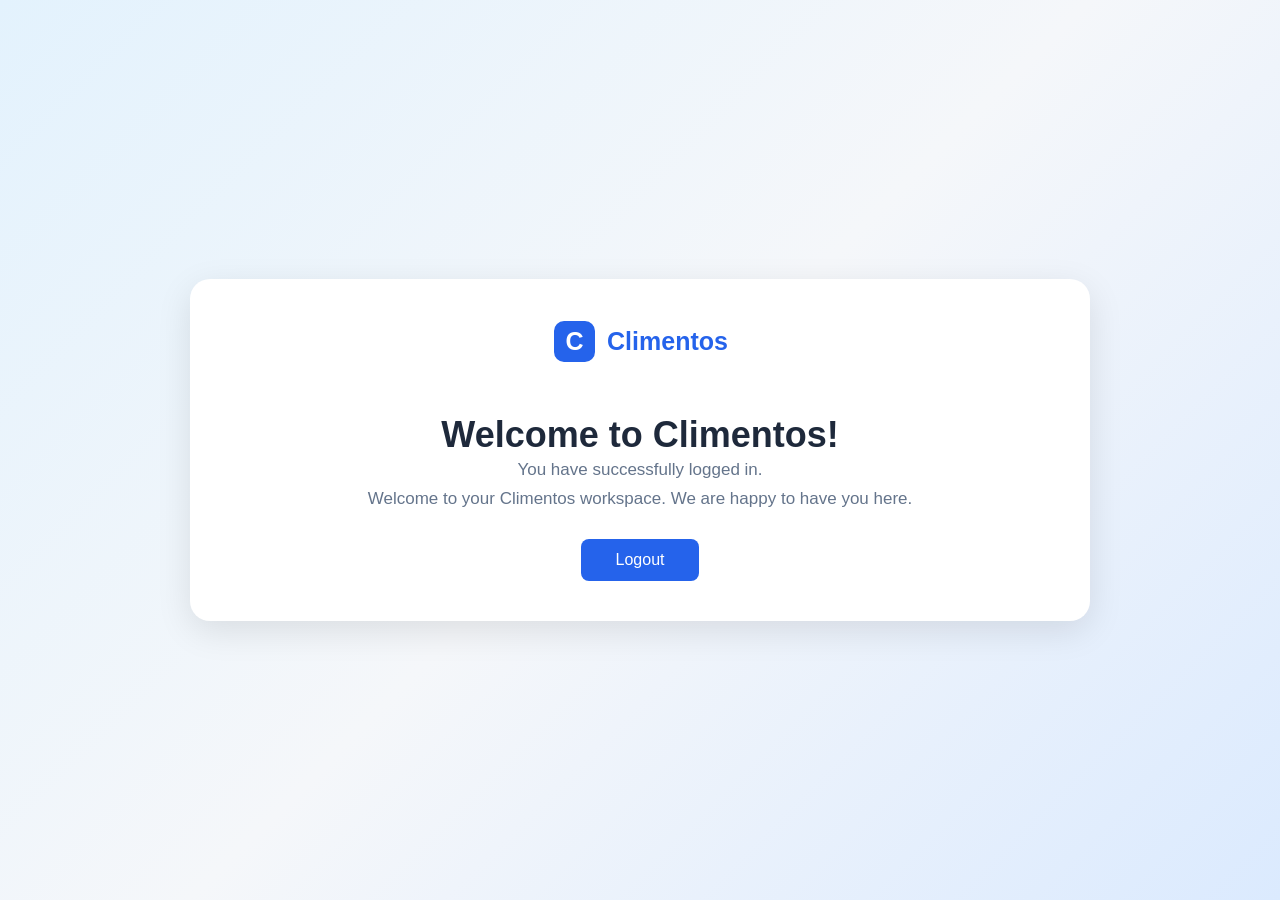
==== 01-frontend/welcome.html @ eec30c4b "organize climentos fronted folder" ====
<!DOCTYPE html>
<html lang="en">

<head>
    <meta charset="UTF-8">

    <meta name="viewport"
          content="width=device-width, initial-scale=1.0">

    <title>Climentos | Welcome</title>

    <link rel="stylesheet" href="css/style.css">
</head>

<body class="welcome-body">

    <div class="welcome-container">

        <div class="welcome-logo">
            <span class="logo-icon">C</span>
            <span>Climentos</span>
        </div>

        <div class="welcome-content">

            <h1>Welcome to Climentos!</h1>

            <p>
                You have successfully logged in.
            </p>

            <p>
                Welcome to your Climentos workspace.
                We are happy to have you here.
            </p>

            <button onclick="logout()">
                Logout
            </button>

        </div>

    </div>

    <script src="js/login.js"></script>

</body>

</html>
---- 01-frontend/css/style.css ----
/* remove default spacing */
*{
    margin: 0;
    padding: 0;
    box-sizing: border-box;
}
/* body part */
body{
font-family: Arial, Helvetica, sans-serif;
background-color: linear-gradient(135deg,#e3f2fd,#f5f7fa);
min-height: 100vh;
display: flex;
justify-content: center;
align-items: center;
}

/* main logincontainer */
.login-container {
    display: flex;
    flex-direction: row;
    align-items: center;
    justify-content: center;

    gap: 40px;

    width: 100%;
    min-height: 100vh;

    padding: 40px;

    box-sizing: border-box;

    background: #f3f7fc;
}


   /* LEFT BRANDING SECTION */


.branding-section {
    flex: 1 1 55%;

    width: auto;

    min-width: 0;

    min-height: 620px;

    padding: 45px;

    box-sizing: border-box;

    display: flex;
    flex-direction: column;
    justify-content: space-between;

    position: relative;

    overflow: hidden;

    border-radius: 24px;

    color: white;

    background: linear-gradient(
        135deg,
        #082b75,
        #0755b8,
        #0784d8
    );
}


/* BRAND LOGO */

.brand-logo {
    display: flex;
    align-items: center;

    gap: 12px;

    font-size: 27px;
    font-weight: bold;
}


/* LOGO CIRCLE */

.logo-icon {
    width: 48px;
    height: 48px;

    border: 2px solid white;
    border-radius: 50%;

    display: flex;
    align-items: center;
    justify-content: center;
}


/* BRANDING HEADING */

.branding-content {
    margin-top: 30px;
}

.branding-content h1 {
    font-size: 38px;
    font-weight: bold;

    line-height: 1.3;

    margin-bottom: 18px;
}

.branding-content p {
    font-size: 17px;
    line-height: 1.7;

    max-width: 450px;

    color: #e0efff;
}


/* TECHNOLOGY IMAGE */

.branding-image {
    width: 100%;

    margin: 25px 0;

    display: flex;
    align-items: center;
    justify-content: center;
}

.branding-image img {
    display: block;

    width: 100%;
    max-width: 520px;

    height: 300px;

    object-fit: contain;

    border-radius: 10%;
}


/* BRANDING FOOTER */

.branding-footer {
    font-size: 14px;

    color: #e0efff;
}



   /* RIGHT LOGIN SECTION */


.login-section {
    flex: 0 1 42%;

    width: auto;

    min-width: 0;

    display: flex;
    align-items: center;
    justify-content: center;
}


/* LOGIN CARD */

.login-card {
    width: 100%;

    max-width: 520px;

    padding: 45px;

    box-sizing: border-box;

    background: #ffffff;

    border-radius: 22px;

    box-shadow: 0 15px 45px rgba(
        15, 23, 42, 0.12
    );
}


/* LOGIN HEADING */

.login-card h2 {
    font-size: 30px;

    font-weight: bold;

    color: #12345a;

    margin-bottom: 10px;
}


/* LOGIN SUBTITLE */

.login-subtitle {
    font-size: 15px;

    color: #64748b;

    margin-bottom: 30px;
}


/* FORM */

#loginForm {
    width: 100%;
}


/* LABEL */

#loginForm .form-label {
    display: block;

    width: 100%;

    font-size: 15px;

    font-weight: 600;

    margin-bottom: 8px;
}


/* INPUT */

#loginForm .form-control {
    display: block;

    width: 100%;

    height: 52px;

    padding: 12px 15px;

    box-sizing: border-box;

    font-size: 15px;

    border: 1px solid #d1dce8;

    border-radius: 10px;
}


/* INPUT FOCUS */

#loginForm .form-control:focus {
    border-color: #1976d2;

    outline: none;

    box-shadow: 0 0 0 3px rgba(
        25, 118, 210, 0.12
    );
}


/* PASSWORD */

.password-wrapper {
    position: relative;

    width: 100%;
}

.password-wrapper input {
    padding-right: 70px !important;
}


/* SHOW PASSWORD */

.password-toggle {
    position: absolute;

    top: 50%;
    right: 15px;

    transform: translateY(-50%);

    background: transparent;
    border: none;

    color: #1976d2;

    cursor: pointer;
}


/* LOGIN BUTTON */

.login-button {
    display: block;

    width: 100%;
    height: 52px;

    border: none;
    border-radius: 10px;

    background: linear-gradient(
        135deg,
        #1565c0,
        #1976d2
    );

    color: white;

    font-size: 16px;
    font-weight: bold;

    cursor: pointer;
}


/* LOGIN BUTTON HOVER */

.login-button:hover {
    background: #0d47a1;
}


/* FORGOT PASSWORD */

.forgot-password {
    text-align: right;

    margin-bottom: 25px;
}


/* CREATE ACCOUNT */

.signup-link {
    text-align: center;

    margin-top: 25px;
}



   /* RESPONSIVE design */

@media (max-width: 900px) {

    .login-container {
        flex-direction: column;

        padding: 20px;
    }

    .branding-section {
        flex: auto;

        width: 100%;

        min-height: 450px;
    }

    .login-section {
        flex: auto;

        width: 100%;
    }

    .login-card {
        max-width: 550px;
    }

}
/* Forgot Password Page */

.forgot-container {

    width: 350px;

    padding: 30px;

    background: white;

    border-radius: 12px;

    box-shadow: 0 8px 25px rgba(0, 0, 0, 0.1);

    margin: 100px auto;

    text-align: center;

}


/* Heading */

.forgot-container h2 {

    color: #007bff;

    margin-bottom: 15px;

}


/* Description */

.forgot-container p {

    color: #666;

    font-size: 14px;

    margin-bottom: 25px;

}


/* Label */

.forgot-container label {

    display: block;

    text-align: left;

    margin-bottom: 8px;

    font-weight: bold;

}


/* Input */

.forgot-container input {

    width: 100%;

    padding: 12px;

    border: 1px solid #ccc;

    border-radius: 6px;

    box-sizing: border-box;

    margin-bottom: 20px;

    outline: none;

}


/* Input Focus */

.forgot-container input:focus {

    border-color: #007bff;

}


/* Button */

.forgot-container button {

    width: 100%;

    padding: 12px;

    background: #007bff;

    color: white;

    border: none;

    border-radius: 6px;

    cursor: pointer;

    font-size: 15px;

}


/* Button Hover */

.forgot-container button:hover {

    background: #0056b3;

}


/* Back to Login */

.forgot-container a {

    display: inline-block;

    margin-top: 20px;

    color: #007bff;

    text-decoration: none;

}


/* Message */

#message {

    margin-top: 15px;

    font-size: 14px;

}


/* Responsive */

@media (max-width: 480px) {

    .forgot-container {

        width: 85%;

        padding: 20px;

        box-sizing: border-box;

        margin: 60px auto;

    }

}

   /* STYLE SIGNUP PAGE */


.signup-page {
    margin: 0;
    min-height: 100vh;
    background: #f0f2f5;

    font-family: Arial, sans-serif;

    display: flex;
    flex-direction: column;
    align-items: center;
}


/* HEADER */

.signup-header {
    text-align: center;
    margin-top: 25px;
}

.signup-header h1 {
    color: #2563eb;
    font-size: 38px;
    margin-bottom: 5px;
}

.signup-header p {
    color: #606770;
    margin-top: 0;
}


/* SIGNUP CARD */

.signup-container {
    width: 100%;
    max-width: 430px;

    background: white;

    margin: 25px 15px;

    padding: 25px;

    border-radius: 10px;

    box-shadow: 0 4px 15px rgba(0, 0, 0, 0.12);

    box-sizing: border-box;
}


/* HEADING */

.signup-heading {
    text-align: center;

    border-bottom: 1px solid #dddfe2;

    padding-bottom: 15px;

    margin-bottom: 20px;
}

.signup-heading h2 {
    font-size: 25px;
    margin: 0 0 8px;
    color: #1c1e21;
}

.signup-heading p {
    margin: 0;
    color: #606770;
}


/* NAME ROW */

.name-row {
    display: flex;
    gap: 10px;
    margin-bottom: 15px;
}

.name-row input {
    width: 50%;
    min-width: 0;
}


/* INPUT FIELDS */

.signup-field {
    margin-bottom: 15px;
}

.signup-field input,
.name-row input {

    width: 100%;

    box-sizing: border-box;

    padding: 12px;

    border: 1px solid #ccd0d5;

    border-radius: 6px;

    font-size: 15px;

    background: #f5f6f7;

    outline: none;

}

.signup-field input:focus,
.name-row input:focus {

    border-color: #2563eb;

    background: white;

}


/* LABEL */

.signup-field > label {
    display: block;

    font-size: 13px;

    color: #606770;

    margin-bottom: 8px;
}


/* GENDER */

.gender-row {
    display: flex;
    gap: 8px;
}

.gender-option {

    flex: 1;

    display: flex;

    justify-content: space-between;

    align-items: center;

    padding: 10px;

    border: 1px solid #ccd0d5;

    border-radius: 6px;

    font-size: 14px;

    cursor: pointer;

}

.gender-option input {
    width: auto;
    margin: 0;
}


/* TERMS */

.signup-terms {
    font-size: 12px;

    color: #606770;

    margin: 15px 0;
}

.signup-terms label {
    display: flex;
    align-items: center;
    gap: 8px;
}

.signup-terms input {
    width: auto;
}


/* MESSAGE */

#signupMessage {
    font-size: 13px;
    color: #dc3545;
    text-align: center;
}

#signupMessage.success {
    color: #198754;
}


/* SIGNUP BUTTON */

.signup-button {

    width: 100%;

    padding: 12px;

    border: none;

    border-radius: 6px;

    background: #198754;

    color: white;

    font-size: 17px;

    font-weight: bold;

    cursor: pointer;

    margin-top: 10px;

}

.signup-button:hover {
    background: #157347;
}


/* LOGIN LINK */

.signup-login {

    text-align: center;

    margin-top: 20px;

}

.signup-login a {

    color: #2563eb;

    text-decoration: none;

    font-size: 15px;

    font-weight: bold;

}

.signup-login a:hover {
    text-decoration: underline;
}


/* MOBILE RESPONSIVE */

@media (max-width: 480px) {

    .signup-container {
        margin: 20px 12px;
        padding: 20px;
    }

    .signup-header h1 {
        font-size: 32px;
    }

    .name-row {
        gap: 8px;
    }

    .gender-row {
        gap: 5px;
    }

    .gender-option {
        padding: 8px;
        font-size: 12px;
    }

}
/* WELCOME PAGE */

.welcome-body {
    margin: 0;
    min-height: 100vh;

    display: flex;
    justify-content: center;
    align-items: center;

    font-family: Arial, sans-serif;

    background: linear-gradient(
        135deg,
        #e3f2fd,
        #f5f7fa,
        #dbeafe
    );
}

/* MAIN CONTAINER */

.welcome-container {
    width: 90%;
    max-width: 900px;

    padding: 40px;

    background: white;

    border-radius: 20px;

    box-shadow: 0 10px 35px rgba(0, 0, 0, 0.1);

    text-align: center;
}

/* LOGO */

.welcome-logo {
    display: flex;
    justify-content: center;
    align-items: center;

    gap: 10px;

    font-size: 25px;
    font-weight: bold;

    color: #2563eb;
}

/* LOGO ICON */

.logo-icon {
    width: 45px;
    height: 45px;

    display: flex;
    justify-content: center;
    align-items: center;

    background: #2563eb;

    color: white;

    border-radius: 12px;
}

/* CONTENT */

.welcome-content {
    margin-top: 50px;
}

.welcome-content h1 {
    font-size: 36px;
    color: #1e293b;
}

.welcome-content p {
    font-size: 17px;
    color: #64748b;

    line-height: 1.7;
}

/* BUTTON */

.welcome-content button {
    margin-top: 25px;

    padding: 12px 35px;

    border: none;
    border-radius: 8px;

    background: #2563eb;
    color: white;

    font-size: 16px;

    cursor: pointer;
}

.welcome-content button:hover {
    background: #1d4ed8;
}

/* RESPONSIVE */

@media (max-width: 600px) {

    .welcome-container {
        padding: 25px;
    }

    .welcome-content h1 {
        font-size: 28px;
    }

}
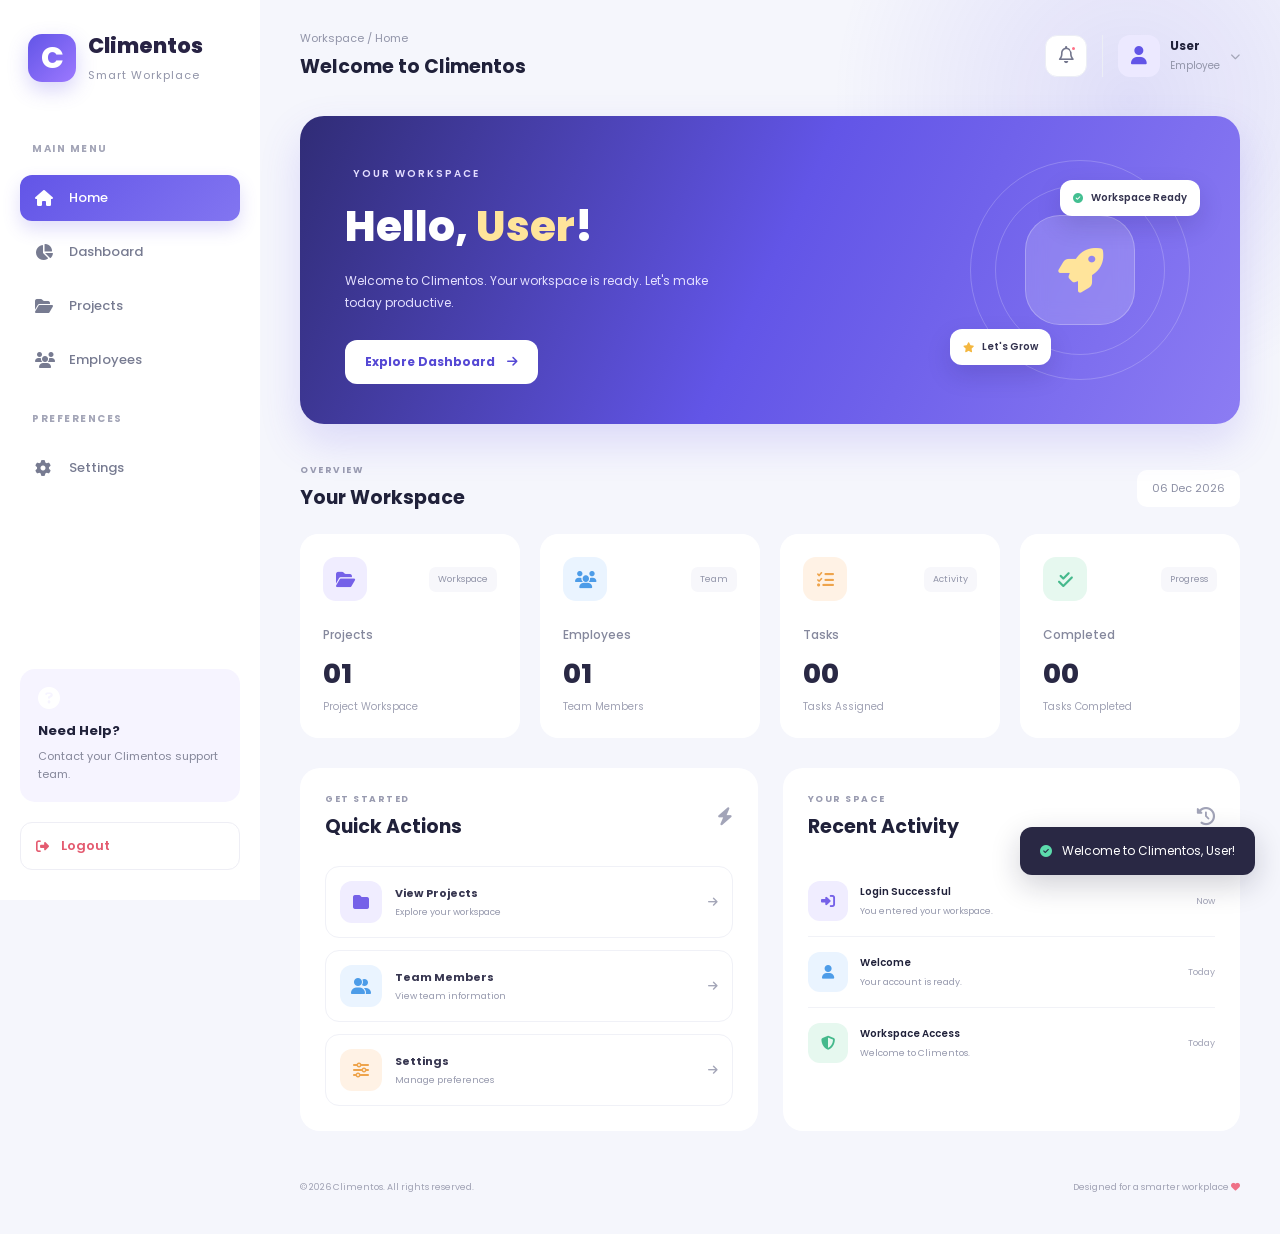
==== commit 5bd1b555: "Backup existing ClimentosLoginSystem before changes" ====
--- a/01-frontend/welcome.html
+++ b/01-frontend/welcome.html
@@ -9,40 +9,577 @@
 
     <title>Climentos | Welcome</title>
 
-    <link rel="stylesheet" href="css/style.css">
+    <!-- Google Font -->
+    <link rel="preconnect" href="https://fonts.googleapis.com">
+    <link rel="preconnect"
+          href="https://fonts.gstatic.com"
+          crossorigin>
+
+    <link href="https://fonts.googleapis.com/css2?family=Poppins:wght@400;500;600;700;800&display=swap"
+          rel="stylesheet">
+
+    <!-- Icons -->
+    <link rel="stylesheet"
+          href="https://cdnjs.cloudflare.com/ajax/libs/font-awesome/6.5.2/css/all.min.css">
+
+    <!-- Welcome Page CSS -->
+    <link rel="stylesheet" href="css/welcome.css">
+
 </head>
 
-<body class="welcome-body">
-
-    <div class="welcome-container">
-
-        <div class="welcome-logo">
-            <span class="logo-icon">C</span>
-            <span>Climentos</span>
-        </div>
-
-        <div class="welcome-content">
-
-            <h1>Welcome to Climentos!</h1>
-
-            <p>
-                You have successfully logged in.
-            </p>
-
-            <p>
-                Welcome to your Climentos workspace.
-                We are happy to have you here.
-            </p>
-
-            <button onclick="logout()">
-                Logout
-            </button>
-
-        </div>
+<body>
+
+    <!-- Animated Background -->
+    <div class="background-animation"></div>
+
+    <!-- Main Application -->
+    <div class="app-container">
+
+        <!-- Sidebar -->
+        <aside class="sidebar" id="sidebar">
+
+            <!-- Logo -->
+            <div class="brand">
+
+                <div class="brand-icon">
+                    C
+                </div>
+
+                <div class="brand-name">
+                    <h2>Climentos</h2>
+                    <span>Smart Workplace</span>
+                </div>
+
+            </div>
+
+            <!-- Navigation -->
+            <nav class="navigation">
+
+                <p class="nav-heading">MAIN MENU</p>
+
+                <a href="#home" class="nav-link active">
+
+                    <i class="fa-solid fa-house"></i>
+
+                    <span>Home</span>
+
+                </a>
+
+                <a href="#dashboard" class="nav-link">
+
+                    <i class="fa-solid fa-chart-pie"></i>
+
+                    <span>Dashboard</span>
+
+                </a>
+
+                <a href="#projects" class="nav-link">
+
+                    <i class="fa-solid fa-folder-open"></i>
+
+                    <span>Projects</span>
+
+                </a>
+
+                <a href="#employees" class="nav-link">
+
+                    <i class="fa-solid fa-users"></i>
+
+                    <span>Employees</span>
+
+                </a>
+
+                <p class="nav-heading">PREFERENCES</p>
+
+                <a href="#settings" class="nav-link">
+
+                    <i class="fa-solid fa-gear"></i>
+
+                    <span>Settings</span>
+
+                </a>
+
+            </nav>
+
+            <!-- Sidebar Bottom -->
+            <div class="sidebar-bottom">
+
+                <div class="support-card">
+
+                    <i class="fa-solid fa-circle-question"></i>
+
+                    <h4>Need Help?</h4>
+
+                    <p>Contact your Climentos support team.</p>
+
+                </div>
+
+                <button class="logout-button" id="logoutButton">
+
+                    <i class="fa-solid fa-right-from-bracket"></i>
+
+                    <span>Logout</span>
+
+                </button>
+
+            </div>
+
+        </aside>
+
+
+        <!-- Main Content -->
+        <main class="main-content" id="home">
+
+            <!-- Top Navigation -->
+            <header class="topbar">
+
+                <div class="topbar-left">
+
+                    <button class="menu-button" id="menuButton"
+                            aria-label="Toggle sidebar">
+
+                        <i class="fa-solid fa-bars"></i>
+
+                    </button>
+
+                    <div>
+
+                        <p class="breadcrumb">Workspace / Home</p>
+
+                        <h3>Welcome to Climentos</h3>
+
+                    </div>
+
+                </div>
+
+                <div class="topbar-right">
+
+                    <button class="icon-button"
+                            id="notificationButton"
+                            aria-label="Notifications">
+
+                        <i class="fa-regular fa-bell"></i>
+
+                        <span class="notification-dot"></span>
+
+                    </button>
+
+                    <div class="profile">
+
+                        <div class="profile-avatar">
+                            <i class="fa-solid fa-user"></i>
+                        </div>
+
+                        <div class="profile-info">
+
+                            <h4 id="profileName">Climentos User</h4>
+
+                            <p>Employee</p>
+
+                        </div>
+
+                        <i class="fa-solid fa-chevron-down profile-arrow"></i>
+
+                    </div>
+
+                </div>
+
+            </header>
+
+
+            <!-- Welcome Hero -->
+            <section class="welcome-hero">
+
+                <div class="hero-content">
+
+                    <span class="welcome-label">
+
+                        <i class="fa-solid fa-sparkles"></i>
+
+                        YOUR WORKSPACE
+
+                    </span>
+
+                    <h1>
+                        Hello, <span id="welcomeName">User</span>!
+                    </h1>
+
+                    <p>
+                        Welcome to Climentos.
+                        Your workspace is ready.
+                        Let's make today productive.
+                    </p>
+
+                    <button class="hero-button" id="exploreButton">
+
+                        Explore Dashboard
+
+                        <i class="fa-solid fa-arrow-right"></i>
+
+                    </button>
+
+                </div>
+
+                <div class="hero-visual">
+
+                    <div class="orbit orbit-one"></div>
+
+                    <div class="orbit orbit-two"></div>
+
+                    <div class="hero-circle">
+
+                        <i class="fa-solid fa-rocket"></i>
+
+                    </div>
+
+                    <div class="floating-card floating-card-one">
+
+                        <i class="fa-solid fa-circle-check"></i>
+
+                        <span>Workspace Ready</span>
+
+                    </div>
+
+                    <div class="floating-card floating-card-two">
+
+                        <i class="fa-solid fa-star"></i>
+
+                        <span>Let's Grow</span>
+
+                    </div>
+
+                </div>
+
+            </section>
+
+
+            <!-- Dashboard -->
+            <section class="dashboard-section" id="dashboard">
+
+                <div class="section-heading">
+
+                    <div>
+
+                        <p class="section-subtitle">OVERVIEW</p>
+
+                        <h2>Your Workspace</h2>
+
+                    </div>
+
+                    <span class="today-label" id="todayDate"></span>
+
+                </div>
+
+
+                <!-- Statistics Cards -->
+                <div class="stats-grid">
+
+                    <div class="stat-card">
+
+                        <div class="stat-top">
+
+                            <div class="stat-icon purple">
+                                <i class="fa-solid fa-folder-open"></i>
+                            </div>
+
+                            <span class="stat-tag">Workspace</span>
+
+                        </div>
+
+                        <h3>Projects</h3>
+
+                        <div class="stat-bottom">
+
+                            <strong>01</strong>
+
+                            <span>Project Workspace</span>
+
+                        </div>
+
+                    </div>
+
+
+                    <div class="stat-card">
+
+                        <div class="stat-top">
+
+                            <div class="stat-icon blue">
+                                <i class="fa-solid fa-users"></i>
+                            </div>
+
+                            <span class="stat-tag">Team</span>
+
+                        </div>
+
+                        <h3>Employees</h3>
+
+                        <div class="stat-bottom">
+
+                            <strong>01</strong>
+
+                            <span>Team Members</span>
+
+                        </div>
+
+                    </div>
+
+
+                    <div class="stat-card">
+
+                        <div class="stat-top">
+
+                            <div class="stat-icon orange">
+                                <i class="fa-solid fa-list-check"></i>
+                            </div>
+
+                            <span class="stat-tag">Activity</span>
+
+                        </div>
+
+                        <h3>Tasks</h3>
+
+                        <div class="stat-bottom">
+
+                            <strong>00</strong>
+
+                            <span>Tasks Assigned</span>
+
+                        </div>
+
+                    </div>
+
+
+                    <div class="stat-card">
+
+                        <div class="stat-top">
+
+                            <div class="stat-icon green">
+                                <i class="fa-solid fa-check-double"></i>
+                            </div>
+
+                            <span class="stat-tag">Progress</span>
+
+                        </div>
+
+                        <h3>Completed</h3>
+
+                        <div class="stat-bottom">
+
+                            <strong>00</strong>
+
+                            <span>Tasks Completed</span>
+
+                        </div>
+
+                    </div>
+
+                </div>
+
+
+                <!-- Bottom Dashboard -->
+                <div class="content-grid">
+
+                    <!-- Quick Actions -->
+                    <div class="content-card">
+
+                        <div class="card-heading">
+
+                            <div>
+
+                                <p class="section-subtitle">GET STARTED</p>
+
+                                <h2>Quick Actions</h2>
+
+                            </div>
+
+                            <i class="fa-solid fa-bolt heading-icon"></i>
+
+                        </div>
+
+
+                        <div class="quick-actions">
+
+                            <button class="action-item"
+                                    data-action="projects">
+
+                                <div class="action-icon purple">
+                                    <i class="fa-solid fa-folder"></i>
+                                </div>
+
+                                <div>
+
+                                    <h4>View Projects</h4>
+
+                                    <p>Explore your workspace</p>
+
+                                </div>
+
+                                <i class="fa-solid fa-arrow-right"></i>
+
+                            </button>
+
+
+                            <button class="action-item"
+                                    data-action="employees">
+
+                                <div class="action-icon blue">
+                                    <i class="fa-solid fa-user-group"></i>
+                                </div>
+
+                                <div>
+
+                                    <h4>Team Members</h4>
+
+                                    <p>View team information</p>
+
+                                </div>
+
+                                <i class="fa-solid fa-arrow-right"></i>
+
+                            </button>
+
+
+                            <button class="action-item"
+                                    data-action="settings">
+
+                                <div class="action-icon orange">
+                                    <i class="fa-solid fa-sliders"></i>
+                                </div>
+
+                                <div>
+
+                                    <h4>Settings</h4>
+
+                                    <p>Manage preferences</p>
+
+                                </div>
+
+                                <i class="fa-solid fa-arrow-right"></i>
+
+                            </button>
+
+                        </div>
+
+                    </div>
+
+
+                    <!-- Activity -->
+                    <div class="content-card activity-card">
+
+                        <div class="card-heading">
+
+                            <div>
+
+                                <p class="section-subtitle">YOUR SPACE</p>
+
+                                <h2>Recent Activity</h2>
+
+                            </div>
+
+                            <i class="fa-solid fa-clock-rotate-left heading-icon"></i>
+
+                        </div>
+
+
+                        <div class="activity-list">
+
+                            <div class="activity-item">
+
+                                <div class="activity-icon purple">
+                                    <i class="fa-solid fa-right-to-bracket"></i>
+                                </div>
+
+                                <div>
+
+                                    <h4>Login Successful</h4>
+
+                                    <p>You entered your workspace.</p>
+
+                                </div>
+
+                                <span class="activity-time">Now</span>
+
+                            </div>
+
+
+                            <div class="activity-item">
+
+                                <div class="activity-icon blue">
+                                    <i class="fa-solid fa-user"></i>
+                                </div>
+
+                                <div>
+
+                                    <h4>Welcome</h4>
+
+                                    <p>Your account is ready.</p>
+
+                                </div>
+
+                                <span class="activity-time">Today</span>
+
+                            </div>
+
+
+                            <div class="activity-item">
+
+                                <div class="activity-icon green">
+                                    <i class="fa-solid fa-shield-halved"></i>
+                                </div>
+
+                                <div>
+
+                                    <h4>Workspace Access</h4>
+
+                                    <p>Welcome to Climentos.</p>
+
+                                </div>
+
+                                <span class="activity-time">Today</span>
+
+                            </div>
+
+                        </div>
+
+                    </div>
+
+                </div>
+
+
+                <!-- Footer -->
+                <footer class="footer">
+
+                    <p>
+                        © <span id="currentYear"></span>
+                        Climentos. All rights reserved.
+                    </p>
+
+                    <p>
+                        Designed for a smarter workplace
+                        <i class="fa-solid fa-heart"></i>
+                    </p>
+
+                </footer>
+
+            </section>
+
+        </main>
 
     </div>
 
-    <script src="js/login.js"></script>
+
+    <!-- Toast Message -->
+    <div class="toast" id="toast">
+
+        <i class="fa-solid fa-circle-check"></i>
+
+        <span id="toastMessage">Welcome to Climentos!</span>
+
+    </div>
+
+
+    <!-- Welcome Page JavaScript -->
+    <script src="js/welcome.js"></script>
 
 </body>
 
--- a/01-frontend/css/welcome.css
+++ b/01-frontend/css/welcome.css
@@ -0,0 +1,1394 @@
+
+ /* GLOBAL STYLES */
+
+
+* {
+    margin: 0;
+    padding: 0;
+    box-sizing: border-box;
+}
+
+/* body */
+
+body {
+    font-family: "Poppins", sans-serif;
+ min-height: 100vh;
+ background-color: #f5f6fc;
+ color: #20213a;
+    overflow-x: hidden;
+}
+
+
+
+    /* ANIMATED BACKGROUND */
+
+
+.background-animation {
+    position: fixed;
+
+    width: 600px;
+    height: 600px;
+
+    top: -200px;
+    right: -150px;
+
+    background: radial-gradient(
+        circle,
+        rgba(98, 85, 231, 0.15),
+        transparent 70%
+    );
+
+    border-radius: 50%;
+
+    animation: backgroundFloat 10s ease-in-out infinite alternate;
+
+    pointer-events: none;
+
+    z-index: -1;
+}
+
+@keyframes backgroundFloat {
+
+    from {
+        transform: translate(0, 0);
+    }
+
+    to {
+        transform: translate(-100px, 100px);
+    }
+
+}
+
+
+/* 
+   MAIN APPLICATION */
+
+.app-container {
+    display: flex;
+
+    min-height: 100vh;
+
+    animation: pageAppear 0.8s ease;
+}
+
+@keyframes pageAppear {
+
+    from {
+        opacity: 0;
+        transform: translateY(15px);
+    }
+
+    to {
+        opacity: 1;
+        transform: translateY(0);
+    }
+
+}
+
+
+
+    /* SIDEBAR */
+
+
+.sidebar {
+    width: 260px;
+
+    min-height: 100vh;
+
+    background: #ffffff;
+
+    border-right: 1px solid var(--border);
+
+    padding: 30px 20px;
+
+    display: flex;
+
+    flex-direction: column;
+
+    position: fixed;
+
+    top: 0;
+    left: 0;
+
+    z-index: 100;
+
+    transition: transform 0.3s ease;
+}
+
+
+/* Brand */
+
+.brand {
+    display: flex;
+
+    align-items: center;
+
+    gap: 12px;
+
+    padding: 0 8px 35px;
+}
+
+.brand-icon {
+    width: 48px;
+    height: 48px;
+
+    background: linear-gradient(
+        135deg,
+        #6255e7,
+        #9c78ff
+    );
+
+    color: white;
+
+    font-size: 30px;
+
+    font-weight: 800;
+
+    display: flex;
+
+    justify-content: center;
+    align-items: center;
+
+    border-radius: 14px;
+
+    box-shadow: 0 8px 20px rgba(98, 85, 231, 0.25);
+}
+
+.brand-name h2 {
+    font-size: 21px;
+
+    font-weight: 800;
+
+    color: #282344;
+}
+
+.brand-name span {
+    font-size: 11px;
+
+    color: #9295a9;
+
+    letter-spacing: 1px;
+}
+
+
+/* Navigation */
+
+.navigation {
+    display: flex;
+
+    flex-direction: column;
+
+    gap: 8px;
+}
+
+.nav-heading {
+    font-size: 10px;
+
+    font-weight: 700;
+
+    color: #a3a5b7;
+
+    letter-spacing: 1.5px;
+
+    padding: 20px 12px 10px;
+}
+
+.nav-link {
+    display: flex;
+
+    align-items: center;
+
+    gap: 14px;
+
+    padding: 13px 15px;
+
+    border-radius: 12px;
+
+    text-decoration: none;
+
+    color: #777b91;
+
+    font-size: 13px;
+
+    font-weight: 500;
+
+    transition: all 0.3s ease;
+}
+
+.nav-link i {
+    width: 20px;
+
+    font-size: 16px;
+}
+
+.nav-link:hover {
+    background: #f3f1ff;
+
+  color: #6255e7;
+
+    transform: translateX(4px);
+}
+
+.nav-link.active {
+    background: linear-gradient(
+        135deg,
+        #6255e7,
+        #8275f1
+    );
+
+    color: white;
+
+    box-shadow: 0 8px 18px rgba(98, 85, 231, 0.2);
+}
+
+
+/* Sidebar bottom */
+
+.sidebar-bottom {
+    margin-top: auto;
+
+    padding-top: 30px;
+}
+
+.support-card {
+    background: #f6f4ff;
+
+    border-radius: 15px;
+
+    padding: 18px;
+
+    margin-bottom: 20px;
+}
+
+.support-card > i {
+    color: white;
+
+    font-size: 22px;
+
+    margin-bottom: 12px;
+}
+
+.support-card h4 {
+    font-size: 13px;
+
+    margin-bottom: 6px;
+}
+
+.support-card p {
+    color: #85879a;
+
+    font-size: 11px;
+
+    line-height: 1.7;
+}
+
+
+/* Logout */
+
+.logout-button {
+    width: 100%;
+
+    display: flex;
+
+    align-items: center;
+
+    gap: 12px;
+
+    padding: 13px 15px;
+
+    background: white;
+
+    border: 1px solid #eeeef5;
+
+    border-radius: 12px;
+
+    color: #e45b70;
+
+    font-family: inherit;
+
+    font-size: 13px;
+
+    font-weight: 600;
+
+    cursor: pointer;
+
+    transition: all 0.3s ease;
+}
+
+.logout-button:hover {
+    background: #fff0f3;
+
+    border-color: #ffd6de;
+
+    transform: translateY(-2px);
+}
+
+
+/* 
+ MAIN CONTENT */
+
+
+.main-content {
+    margin-left: 260px;
+
+    width: calc(100% - 260px);
+
+    padding: 30px 40px;
+
+    min-height: 100vh;
+}
+
+
+/* TOPBAR */
+
+.topbar {
+    display: flex;
+
+    justify-content: space-between;
+
+    align-items: center;
+
+    gap: 20px;
+
+    margin-bottom: 35px;
+}
+
+.topbar-left,
+.topbar-right {
+    display: flex;
+
+    align-items: center;
+
+    gap: 15px;
+}
+
+.breadcrumb {
+    font-size: 11px;
+
+    color: #9295a9;
+
+    margin-bottom: 5px;
+}
+
+.topbar-left h3 {
+    font-size: 19px;
+
+    font-weight: 700;
+}
+
+.menu-button {
+    display: none;
+
+    border: none;
+
+    background: white;
+
+    width: 42px;
+    height: 42px;
+
+    border-radius: 12px;
+
+    cursor: pointer;
+
+    color: var(--text-dark);
+}
+
+
+/* Notification */
+
+.icon-button {
+    position: relative;
+
+    width: 42px;
+    height: 42px;
+
+    background: white;
+
+    border: 1px solid #eceef5;
+
+    border-radius: 12px;
+
+    color: #73768d;
+
+    font-size: 17px;
+
+    cursor: pointer;
+
+    transition: 0.3s;
+}
+
+.icon-button:hover {
+    color: pink;
+
+    transform: translateY(-2px);
+}
+
+.notification-dot {
+    position: absolute;
+
+    width: 7px;
+    height: 7px;
+
+    background: #ff7187;
+
+    border: 2px solid white;
+
+    border-radius: 50%;
+
+    top: 9px;
+    right: 9px;
+}
+
+
+/* Profile */
+
+.profile {
+    display: flex;
+
+    align-items: center;
+
+    gap: 10px;
+
+    padding-left: 15px;
+
+    border-left: 1px solid #eceef5;
+}
+
+.profile-avatar {
+    width: 42px;
+    height: 42px;
+
+    border-radius: 12px;
+
+    background: #ece9ff;
+
+    color: #6255e7;
+
+    display: flex;
+
+    justify-content: center;
+    align-items: center;
+
+    font-size: 18px;
+}
+
+.profile-info h4 {
+    font-size: 12px;
+
+    font-weight: 700;
+}
+
+.profile-info p {
+    font-size: 10px;
+
+    color: #9295a9;
+
+    margin-top: 3px;
+}
+
+.profile-arrow {
+    font-size: 10px;
+
+    color: #a3a5b7;
+}
+/* 
+welcome hero */
+
+.welcome-hero {
+    position: relative;
+
+    overflow: hidden;
+
+    min-height: 270px;
+
+    padding: 40px 45px;
+
+    border-radius: 24px;
+
+    background: linear-gradient(
+        115deg,
+        #302c76,
+        #6255e7,
+        #8c7cf3
+    );
+
+    display: flex;
+
+    align-items: center;
+
+    justify-content: space-between;
+
+    gap: 30px;
+
+    color: white;
+
+    box-shadow: 0 18px 40px rgba(98, 85, 231, 0.18);
+
+    margin-bottom: 40px;
+}
+
+.hero-content {
+    position: relative;
+
+    z-index: 2;
+
+    max-width: 520px;
+}
+
+.welcome-label {
+    display: inline-flex;
+
+    align-items: center;
+
+    gap: 8px;
+
+    font-size: 10px;
+
+    font-weight: 600;
+
+    letter-spacing: 2px;
+
+    color: #e3ddff;
+
+    margin-bottom: 18px;
+}
+
+.hero-content h1 {
+    font-size: clamp(28px, 4vw, 42px);
+
+    font-weight: 800;
+
+    line-height: 1.3;
+
+    margin-bottom: 15px;
+}
+
+.hero-content h1 span {
+    color: #ffe49b;
+}
+
+.hero-content p {
+    font-size: 12px;
+
+    line-height: 1.9;
+
+    color: #e4e0ff;
+
+    max-width: 400px;
+
+    margin-bottom: 25px;
+}
+
+
+/* Hero Button */
+
+.hero-button {
+    display: inline-flex;
+
+    align-items: center;
+
+    gap: 12px;
+
+    padding: 13px 20px;
+
+    background: white;
+
+    color: #5548d4;
+
+    border: none;
+
+    border-radius: 12px;
+
+    font-family: inherit;
+
+    font-size: 12px;
+
+    font-weight: 700;
+
+    cursor: pointer;
+
+    transition: all 0.3s ease;
+}
+
+.hero-button:hover {
+    transform: translateY(-4px);
+
+    box-shadow: 0 10px 25px rgba(0, 0, 0, 0.15);
+}
+
+
+/* Hero Visual */
+
+.hero-visual {
+    position: relative;
+
+    width: 230px;
+    height: 200px;
+
+    flex-shrink: 0;
+
+    display: flex;
+
+    justify-content: center;
+    align-items: center;
+}
+
+.hero-circle {
+    width: 110px;
+    height: 110px;
+
+    border-radius: 35px;
+
+    background: rgba(255, 255, 255, 0.17);
+
+    border: 1px solid rgba(255, 255, 255, 0.25);
+
+    backdrop-filter: blur(10px);
+
+    display: flex;
+
+    justify-content: center;
+    align-items: center;
+
+    font-size: 45px;
+
+    color: #ffe49b;
+
+    animation: rocketFloat 4s ease-in-out infinite;
+}
+
+@keyframes rocketFloat {
+
+    0%, 100% {
+        transform: translateY(0);
+    }
+
+    50% {
+        transform: translateY(-12px);
+    }
+
+}
+
+
+/* Orbit */
+
+.orbit {
+    position: absolute;
+
+    border: 1px solid rgba(255, 255, 255, 0.2);
+
+    border-radius: 50%;
+}
+
+.orbit-one {
+    width: 170px;
+    height: 170px;
+
+    animation: orbitRotate 12s linear infinite;
+}
+
+.orbit-two {
+    width: 220px;
+    height: 220px;
+
+    animation: orbitRotate 18s linear infinite reverse;
+}
+
+@keyframes orbitRotate {
+
+    from {
+        transform: rotate(0deg);
+    }
+
+    to {
+        transform: rotate(360deg);
+    }
+
+}
+
+
+/* Floating Cards */
+
+.floating-card {
+    position: absolute;
+
+    display: flex;
+
+    align-items: center;
+
+    gap: 8px;
+
+    padding: 10px 13px;
+
+    background: white;
+
+    border-radius: 12px;
+
+    color: #34334f;
+
+    font-size: 10px;
+
+    font-weight: 600;
+
+    box-shadow: 0 10px 25px rgba(30, 20, 80, 0.15);
+
+    animation: cardFloat 4s ease-in-out infinite;
+}
+
+.floating-card i {
+    color: #43bf91;
+}
+
+.floating-card-one {
+    top: 10px;
+
+    right: -5px;
+}
+
+.floating-card-two {
+    bottom: 5px;
+
+    left: -15px;
+
+    animation-delay: 1s;
+}
+
+.floating-card-two i {
+    color: #f4b740;
+}
+
+@keyframes cardFloat {
+
+    0%, 100% {
+        transform: translateY(0);
+    }
+
+    50% {
+        transform: translateY(-8px);
+    }
+
+}
+
+
+/* DASHBOARD */
+
+.dashboard-section {
+    scroll-margin-top: 30px;
+}
+
+.section-heading {
+    display: flex;
+
+    justify-content: space-between;
+
+    align-items: center;
+
+    gap: 20px;
+
+    margin-bottom: 22px;
+}
+
+.section-subtitle {
+    font-size: 9px;
+
+    font-weight: 700;
+
+    letter-spacing: 1.5px;
+
+    color: #999bb0;
+
+    margin-bottom: 6px;
+}
+
+.section-heading h2,
+.card-heading h2 {
+    font-size: 19px;
+
+    font-weight: 700;
+}
+
+.today-label {
+    font-size: 11px;
+
+    color: #8c8fa4;
+
+    background: white;
+
+    padding: 10px 15px;
+
+    border-radius: 10px;
+
+    border: 1px solid var(--border);
+}
+
+
+/* STASTIC CARDS */
+
+.stats-grid {
+    display: grid;
+
+    grid-template-columns: repeat(4, minmax(0, 1fr));
+
+    gap: 20px;
+
+    margin-bottom: 30px;
+}
+
+.stat-card {
+    background: white;
+
+    border: 1px solid white;
+
+    border-radius: 18px;
+
+    padding: 22px;
+
+    transition: all 0.3s ease;
+
+    animation: cardAppear 0.7s ease both;
+}
+
+.stat-card:nth-child(2) {
+    animation-delay: 0.1s;
+}
+
+.stat-card:nth-child(3) {
+    animation-delay: 0.2s;
+}
+
+.stat-card:nth-child(4) {
+    animation-delay: 0.3s;
+}
+
+@keyframes cardAppear {
+
+    from {
+        opacity: 0;
+        transform: translateY(20px);
+    }
+
+    to {
+        opacity: 1;
+        transform: translateY(0);
+    }
+
+}
+
+.stat-card:hover {
+    transform: translateY(-6px);
+
+    box-shadow: 0 15px 35px rgba(40, 40, 90, 0.08);
+}
+
+.stat-top {
+    display: flex;
+
+    justify-content: space-between;
+
+    align-items: center;
+
+    margin-bottom: 25px;
+}
+
+.stat-icon {
+    width: 44px;
+    height: 44px;
+
+    border-radius: 13px;
+
+    display: flex;
+
+    justify-content: center;
+    align-items: center;
+
+    font-size: 17px;
+}
+
+.purple {
+    background: #f0edff;
+
+    color: #7561e8;
+}
+
+.blue {
+    background: #eaf4ff;
+
+    color: #4d9ce8;
+}
+
+.orange {
+    background: #fff2e5;
+
+    color: #eea44c;
+}
+
+.green {
+    background: #e6f8ef;
+
+    color: #45b98c;
+}
+
+.stat-tag {
+    font-size: 9px;
+
+    color: #9295a9;
+
+    background: #f7f7fb;
+
+    padding: 6px 9px;
+
+    border-radius: 7px;
+}
+
+.stat-card h3 {
+    font-size: 12px;
+
+    font-weight: 500;
+
+    color: #85889d;
+
+    margin-bottom: 10px;
+}
+
+.stat-bottom {
+    display: flex;
+
+    flex-direction: column;
+
+    gap: 5px;
+}
+
+.stat-bottom strong {
+    font-size: 27px;
+
+    font-weight: 800;
+
+    color: #292844;
+}
+
+.stat-bottom span {
+    font-size: 10px;
+
+    color: #a0a2b4;
+}
+
+
+   /* CONTENT CARDS */
+
+
+.content-grid {
+    display: grid;
+
+    grid-template-columns: 1fr 1fr;
+
+    gap: 25px;
+}
+
+.content-card {
+    background: white;
+
+    border: 1px solid var(--border);
+
+    border-radius: 20px;
+
+    padding: 25px;
+
+    min-width: 0;
+}
+
+.card-heading {
+    display: flex;
+
+    justify-content: space-between;
+
+    align-items: center;
+
+    margin-bottom: 25px;
+}
+
+.heading-icon {
+    color: #a2a4b8;
+
+    font-size: 18px;
+}
+
+
+/* QUICK ACTIONS */
+.quick-actions {
+    display: flex;
+
+    flex-direction: column;
+
+    gap: 12px;
+}
+
+.action-item {
+    display: flex;
+
+    align-items: center;
+
+    gap: 13px;
+
+    padding: 14px;
+
+    background: #ffffff;
+
+    border: 1px solid #f0f1f7;
+
+    border-radius: 14px;
+
+    text-align: left;
+
+    font-family: inherit;
+
+    cursor: pointer;
+
+    transition: all 0.3s ease;
+}
+
+.action-item:hover {
+    background: #f8f7ff;
+
+    border-color: #e4e0ff;
+
+    transform: translateX(5px);
+}
+
+.action-icon {
+    width: 42px;
+    height: 42px;
+
+    flex-shrink: 0;
+
+    border-radius: 12px;
+
+    display: flex;
+
+    justify-content: center;
+    align-items: center;
+
+    font-size: 16px;
+}
+
+.action-item > div:nth-child(2) {
+    flex: 1;
+}
+
+.action-item h4 {
+    font-size: 11px;
+
+    color: #373650;
+
+    margin-bottom: 4px;
+}
+
+.action-item p {
+    font-size: 9px;
+
+    color: #9699ad;
+}
+
+.action-item > i:last-child {
+    font-size: 11px;
+
+    color: #a4a6b8;
+}
+
+
+/* RECENT ACTIVITY */
+
+.activity-list {
+    display: flex;
+
+    flex-direction: column;
+}
+
+.activity-item {
+    display: flex;
+
+    align-items: center;
+
+    gap: 12px;
+
+    padding: 15px 0;
+
+    border-bottom: 1px solid #f1f2f7;
+}
+
+.activity-item:last-child {
+    border-bottom: none;
+}
+
+.activity-icon {
+    width: 40px;
+    height: 40px;
+
+    flex-shrink: 0;
+
+    border-radius: 12px;
+
+    display: flex;
+
+    justify-content: center;
+    align-items: center;
+
+    font-size: 14px;
+}
+
+.activity-item > div:nth-child(2) {
+    flex: 1;
+}
+
+.activity-item h4 {
+    font-size: 10px;
+
+    font-weight: 600;
+
+    margin-bottom: 5px;
+}
+
+.activity-item p {
+    font-size: 9px;
+
+    color: #9699ad;
+}
+
+.activity-time {
+    font-size: 9px;
+
+    color: #a3a5b7;
+}
+
+/* FOOTER */
+
+.footer {
+    display: flex;
+
+    justify-content: space-between;
+
+    gap: 15px;
+
+    padding: 30px 0 10px;
+
+    margin-top: 20px;
+
+    font-size: 9px;
+
+    color: #a0a2b4;
+}
+
+.footer i {
+    color: #ef7187;
+}
+
+
+/* TOAST MESSAGE */
+
+.toast {
+    position: fixed;
+
+    bottom: 25px;
+
+    right: 25px;
+
+    display: flex;
+
+    align-items: center;
+
+    gap: 10px;
+
+    padding: 15px 20px;
+
+    background: #292844;
+
+    color: white;
+
+    border-radius: 12px;
+
+    font-size: 12px;
+
+    box-shadow: 0 10px 30px rgba(20, 20, 50, 0.2);
+
+    opacity: 0;
+
+    transform: translateY(20px);
+
+    pointer-events: none;
+
+    transition: all 0.3s ease;
+
+    z-index: 200;
+}
+
+.toast i {
+    color: #5cdbac;
+}
+
+.toast.show {
+    opacity: 1;
+
+    transform: translateY(0);
+}
+
+
+   /*  RESPONSIVE DESIGN */
+
+
+@media (max-width: 1200px) {
+
+    .main-content {
+        padding: 25px;
+    }
+
+    .stats-grid {
+        grid-template-columns: repeat(2, minmax(0, 1fr));
+    }
+
+    .hero-visual {
+        width: 180px;
+    }
+
+}
+
+
+/* Tablet */
+
+@media (max-width: 900px) {
+
+    .sidebar {
+        transform: translateX(-100%);
+
+        box-shadow: 10px 0 30px rgba(20, 20, 50, 0.1);
+    }
+
+    .sidebar.open {
+        transform: translateX(0);
+    }
+
+    .main-content {
+        margin-left: 0;
+
+        width: 100%;
+
+        padding: 25px;
+    }
+
+    .menu-button {
+        display: flex;
+
+        justify-content: center;
+        align-items: center;
+    }
+
+    .content-grid {
+        grid-template-columns: 1fr;
+    }
+
+}
+
+
+/* Mobile */
+
+@media (max-width: 600px) {
+
+    .main-content {
+        padding: 18px;
+    }
+
+    .topbar {
+        margin-bottom: 25px;
+    }
+
+    .topbar-left h3 {
+        font-size: 14px;
+    }
+
+    .breadcrumb {
+        font-size: 9px;
+    }
+
+    .profile-info,
+    .profile-arrow {
+        display: none;
+    }
+
+    .profile {
+        padding-left: 10px;
+    }
+
+    .welcome-hero {
+        padding: 30px 25px;
+
+        min-height: auto;
+    }
+
+    .hero-content h1 {
+        font-size: 29px;
+    }
+
+    .hero-content p {
+        font-size: 11px;
+    }
+
+    .hero-visual {
+        display: none;
+    }
+
+    .stats-grid {
+        grid-template-columns: 1fr 1fr;
+
+        gap: 12px;
+    }
+
+    .stat-card {
+        padding: 15px;
+    }
+
+    .stat-top {
+        margin-bottom: 15px;
+    }
+
+    .stat-icon {
+        width: 38px;
+        height: 38px;
+    }
+
+    .stat-tag {
+        display: none;
+    }
+
+    .stat-bottom strong {
+        font-size: 23px;
+    }
+
+    .content-card {
+        padding: 18px;
+    }
+
+    .section-heading h2,
+    .card-heading h2 {
+        font-size: 16px;
+    }
+
+    .today-label {
+        font-size: 9px;
+    }
+
+    .footer {
+        flex-direction: column;
+
+        text-align: center;
+    }
+
+}
+
+
+/* Small mobile */
+
+@media (max-width: 380px) {
+
+    .stats-grid {
+        grid-template-columns: 1fr;
+    }
+
+}
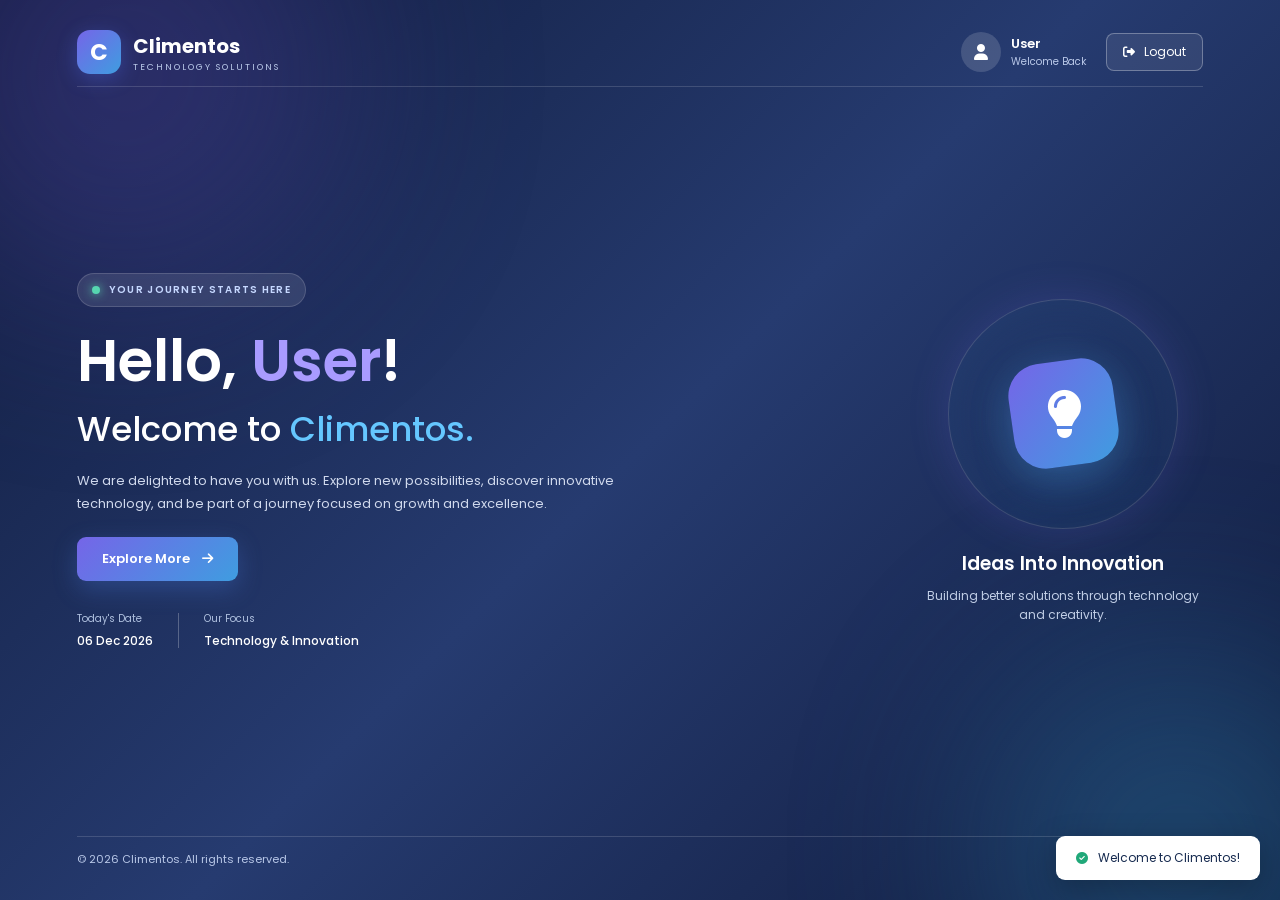
==== commit 99cb7f1d: "Update Climentos login system and backend" ====
--- a/01-frontend/welcome.html
+++ b/01-frontend/welcome.html
@@ -4,25 +4,22 @@
 <head>
     <meta charset="UTF-8">
 
-    <meta name="viewport"
-          content="width=device-width, initial-scale=1.0">
+    <meta name="viewport" content="width=device-width, initial-scale=1.0">
 
     <title>Climentos | Welcome</title>
 
     <!-- Google Font -->
     <link rel="preconnect" href="https://fonts.googleapis.com">
-    <link rel="preconnect"
-          href="https://fonts.gstatic.com"
-          crossorigin>
-
-    <link href="https://fonts.googleapis.com/css2?family=Poppins:wght@400;500;600;700;800&display=swap"
-          rel="stylesheet">
-
-    <!-- Icons -->
+    <link rel="preconnect" href="https://fonts.gstatic.com" crossorigin>
+
+    <link href="https://fonts.googleapis.com/css2?family=Poppins:wght@400;500;600;700&display=swap"
+        rel="stylesheet">
+
+    <!-- Font Awesome Icons -->
     <link rel="stylesheet"
-          href="https://cdnjs.cloudflare.com/ajax/libs/font-awesome/6.5.2/css/all.min.css">
-
-    <!-- Welcome Page CSS -->
+        href="https://cdnjs.cloudflare.com/ajax/libs/font-awesome/6.5.0/css/all.min.css">
+
+    <!-- Welcome CSS -->
     <link rel="stylesheet" href="css/welcome.css">
 
 </head>
@@ -30,542 +27,183 @@
 <body>
 
     <!-- Animated Background -->
-    <div class="background-animation"></div>
-
-    <!-- Main Application -->
-    <div class="app-container">
-
-        <!-- Sidebar -->
-        <aside class="sidebar" id="sidebar">
-
-            <!-- Logo -->
+    <div class="background-animation">
+        <div class="background-shape shape-one"></div>
+        <div class="background-shape shape-two"></div>
+    </div>
+
+
+    <!-- Main Container -->
+    <div class="welcome-container">
+
+
+        <!-- HEADER -->
+        <header class="topbar">
+
+            <!-- Company Branding -->
             <div class="brand">
 
                 <div class="brand-icon">
                     C
                 </div>
 
-                <div class="brand-name">
+                <div class="brand-details">
                     <h2>Climentos</h2>
-                    <span>Smart Workplace</span>
-                </div>
-
-            </div>
-
-            <!-- Navigation -->
-            <nav class="navigation">
-
-                <p class="nav-heading">MAIN MENU</p>
-
-                <a href="#home" class="nav-link active">
-
-                    <i class="fa-solid fa-house"></i>
-
-                    <span>Home</span>
-
-                </a>
-
-                <a href="#dashboard" class="nav-link">
-
-                    <i class="fa-solid fa-chart-pie"></i>
-
-                    <span>Dashboard</span>
-
-                </a>
-
-                <a href="#projects" class="nav-link">
-
-                    <i class="fa-solid fa-folder-open"></i>
-
-                    <span>Projects</span>
-
-                </a>
-
-                <a href="#employees" class="nav-link">
-
-                    <i class="fa-solid fa-users"></i>
-
-                    <span>Employees</span>
-
-                </a>
-
-                <p class="nav-heading">PREFERENCES</p>
-
-                <a href="#settings" class="nav-link">
-
-                    <i class="fa-solid fa-gear"></i>
-
-                    <span>Settings</span>
-
-                </a>
-
-            </nav>
-
-            <!-- Sidebar Bottom -->
-            <div class="sidebar-bottom">
-
-                <div class="support-card">
-
-                    <i class="fa-solid fa-circle-question"></i>
-
-                    <h4>Need Help?</h4>
-
-                    <p>Contact your Climentos support team.</p>
-
-                </div>
+                    <p>TECHNOLOGY SOLUTIONS</p>
+                </div>
+
+            </div>
+
+
+            <!-- User Profile and Logout -->
+            <div class="topbar-right">
+
+                <div class="profile">
+
+                    <div class="profile-avatar">
+                        <i class="fa-solid fa-user"></i>
+                    </div>
+
+                    <div class="profile-info">
+                        <span id="profileName">User</span>
+                        <small>Welcome Back</small>
+                    </div>
+
+                </div>
+
 
                 <button class="logout-button" id="logoutButton">
 
                     <i class="fa-solid fa-right-from-bracket"></i>
 
-                    <span>Logout</span>
+                    Logout
 
                 </button>
 
             </div>
 
-        </aside>
-
-
-        <!-- Main Content -->
-        <main class="main-content" id="home">
-
-            <!-- Top Navigation -->
-            <header class="topbar">
-
-                <div class="topbar-left">
-
-                    <button class="menu-button" id="menuButton"
-                            aria-label="Toggle sidebar">
-
-                        <i class="fa-solid fa-bars"></i>
-
-                    </button>
-
-                    <div>
-
-                        <p class="breadcrumb">Workspace / Home</p>
-
-                        <h3>Welcome to Climentos</h3>
-
-                    </div>
-
-                </div>
-
-                <div class="topbar-right">
-
-                    <button class="icon-button"
-                            id="notificationButton"
-                            aria-label="Notifications">
-
-                        <i class="fa-regular fa-bell"></i>
-
-                        <span class="notification-dot"></span>
-
-                    </button>
-
-                    <div class="profile">
-
-                        <div class="profile-avatar">
-                            <i class="fa-solid fa-user"></i>
-                        </div>
-
-                        <div class="profile-info">
-
-                            <h4 id="profileName">Climentos User</h4>
-
-                            <p>Employee</p>
-
-                        </div>
-
-                        <i class="fa-solid fa-chevron-down profile-arrow"></i>
-
-                    </div>
-
-                </div>
-
-            </header>
-
-
-            <!-- Welcome Hero -->
-            <section class="welcome-hero">
-
-                <div class="hero-content">
-
-                    <span class="welcome-label">
-
-                        <i class="fa-solid fa-sparkles"></i>
-
-                        YOUR WORKSPACE
-
-                    </span>
-
-                    <h1>
-                        Hello, <span id="welcomeName">User</span>!
-                    </h1>
+        </header>
+
+
+
+        <!-- MAIN WELCOME SECTION -->
+        <main class="hero-section">
+
+
+            <!-- Welcome Content -->
+            <div class="hero-content">
+
+
+                <div class="welcome-label">
+
+                    <span class="welcome-dot"></span>
+
+                    YOUR JOURNEY STARTS HERE
+
+                </div>
+
+
+                <h1>
+                    Hello,
+                    <span id="welcomeName">User</span>!
+                </h1>
+
+
+                <h2>
+                    Welcome to
+                    <span>Climentos.</span>
+                </h2>
+
+
+                <p>
+                    We are delighted to have you with us.
+                    Explore new possibilities, discover innovative
+                    technology, and be part of a journey focused on
+                    growth and excellence.
+                </p>
+
+
+                <!-- Explore Button -->
+                <button class="explore-button" id="exploreButton">
+
+                    Explore More
+
+                    <i class="fa-solid fa-arrow-right"></i>
+
+                </button>
+
+
+                <!-- Date Information -->
+                <div class="welcome-details">
+
+                    <div class="detail-item">
+
+                        <small>Today's Date</small>
+
+                        <span id="todayDate">Loading...</span>
+
+                    </div>
+
+                    <div class="detail-divider"></div>
+
+                    <div class="detail-item">
+
+                        <small>Our Focus</small>
+
+                        <span>Technology & Innovation</span>
+
+                    </div>
+
+                </div>
+
+
+            </div>
+
+
+            <!-- Simple Right Side Design -->
+            <div class="hero-visual">
+
+                <div class="visual-circle">
+
+                    <div class="visual-icon">
+                        <i class="fa-solid fa-lightbulb"></i>
+                    </div>
+
+                </div>
+
+                <div class="visual-heading">
+                    <h3>Ideas Into Innovation</h3>
 
                     <p>
-                        Welcome to Climentos.
-                        Your workspace is ready.
-                        Let's make today productive.
+                        Building better solutions through
+                        technology and creativity.
                     </p>
-
-                    <button class="hero-button" id="exploreButton">
-
-                        Explore Dashboard
-
-                        <i class="fa-solid fa-arrow-right"></i>
-
-                    </button>
-
-                </div>
-
-                <div class="hero-visual">
-
-                    <div class="orbit orbit-one"></div>
-
-                    <div class="orbit orbit-two"></div>
-
-                    <div class="hero-circle">
-
-                        <i class="fa-solid fa-rocket"></i>
-
-                    </div>
-
-                    <div class="floating-card floating-card-one">
-
-                        <i class="fa-solid fa-circle-check"></i>
-
-                        <span>Workspace Ready</span>
-
-                    </div>
-
-                    <div class="floating-card floating-card-two">
-
-                        <i class="fa-solid fa-star"></i>
-
-                        <span>Let's Grow</span>
-
-                    </div>
-
-                </div>
-
-            </section>
-
-
-            <!-- Dashboard -->
-            <section class="dashboard-section" id="dashboard">
-
-                <div class="section-heading">
-
-                    <div>
-
-                        <p class="section-subtitle">OVERVIEW</p>
-
-                        <h2>Your Workspace</h2>
-
-                    </div>
-
-                    <span class="today-label" id="todayDate"></span>
-
-                </div>
-
-
-                <!-- Statistics Cards -->
-                <div class="stats-grid">
-
-                    <div class="stat-card">
-
-                        <div class="stat-top">
-
-                            <div class="stat-icon purple">
-                                <i class="fa-solid fa-folder-open"></i>
-                            </div>
-
-                            <span class="stat-tag">Workspace</span>
-
-                        </div>
-
-                        <h3>Projects</h3>
-
-                        <div class="stat-bottom">
-
-                            <strong>01</strong>
-
-                            <span>Project Workspace</span>
-
-                        </div>
-
-                    </div>
-
-
-                    <div class="stat-card">
-
-                        <div class="stat-top">
-
-                            <div class="stat-icon blue">
-                                <i class="fa-solid fa-users"></i>
-                            </div>
-
-                            <span class="stat-tag">Team</span>
-
-                        </div>
-
-                        <h3>Employees</h3>
-
-                        <div class="stat-bottom">
-
-                            <strong>01</strong>
-
-                            <span>Team Members</span>
-
-                        </div>
-
-                    </div>
-
-
-                    <div class="stat-card">
-
-                        <div class="stat-top">
-
-                            <div class="stat-icon orange">
-                                <i class="fa-solid fa-list-check"></i>
-                            </div>
-
-                            <span class="stat-tag">Activity</span>
-
-                        </div>
-
-                        <h3>Tasks</h3>
-
-                        <div class="stat-bottom">
-
-                            <strong>00</strong>
-
-                            <span>Tasks Assigned</span>
-
-                        </div>
-
-                    </div>
-
-
-                    <div class="stat-card">
-
-                        <div class="stat-top">
-
-                            <div class="stat-icon green">
-                                <i class="fa-solid fa-check-double"></i>
-                            </div>
-
-                            <span class="stat-tag">Progress</span>
-
-                        </div>
-
-                        <h3>Completed</h3>
-
-                        <div class="stat-bottom">
-
-                            <strong>00</strong>
-
-                            <span>Tasks Completed</span>
-
-                        </div>
-
-                    </div>
-
-                </div>
-
-
-                <!-- Bottom Dashboard -->
-                <div class="content-grid">
-
-                    <!-- Quick Actions -->
-                    <div class="content-card">
-
-                        <div class="card-heading">
-
-                            <div>
-
-                                <p class="section-subtitle">GET STARTED</p>
-
-                                <h2>Quick Actions</h2>
-
-                            </div>
-
-                            <i class="fa-solid fa-bolt heading-icon"></i>
-
-                        </div>
-
-
-                        <div class="quick-actions">
-
-                            <button class="action-item"
-                                    data-action="projects">
-
-                                <div class="action-icon purple">
-                                    <i class="fa-solid fa-folder"></i>
-                                </div>
-
-                                <div>
-
-                                    <h4>View Projects</h4>
-
-                                    <p>Explore your workspace</p>
-
-                                </div>
-
-                                <i class="fa-solid fa-arrow-right"></i>
-
-                            </button>
-
-
-                            <button class="action-item"
-                                    data-action="employees">
-
-                                <div class="action-icon blue">
-                                    <i class="fa-solid fa-user-group"></i>
-                                </div>
-
-                                <div>
-
-                                    <h4>Team Members</h4>
-
-                                    <p>View team information</p>
-
-                                </div>
-
-                                <i class="fa-solid fa-arrow-right"></i>
-
-                            </button>
-
-
-                            <button class="action-item"
-                                    data-action="settings">
-
-                                <div class="action-icon orange">
-                                    <i class="fa-solid fa-sliders"></i>
-                                </div>
-
-                                <div>
-
-                                    <h4>Settings</h4>
-
-                                    <p>Manage preferences</p>
-
-                                </div>
-
-                                <i class="fa-solid fa-arrow-right"></i>
-
-                            </button>
-
-                        </div>
-
-                    </div>
-
-
-                    <!-- Activity -->
-                    <div class="content-card activity-card">
-
-                        <div class="card-heading">
-
-                            <div>
-
-                                <p class="section-subtitle">YOUR SPACE</p>
-
-                                <h2>Recent Activity</h2>
-
-                            </div>
-
-                            <i class="fa-solid fa-clock-rotate-left heading-icon"></i>
-
-                        </div>
-
-
-                        <div class="activity-list">
-
-                            <div class="activity-item">
-
-                                <div class="activity-icon purple">
-                                    <i class="fa-solid fa-right-to-bracket"></i>
-                                </div>
-
-                                <div>
-
-                                    <h4>Login Successful</h4>
-
-                                    <p>You entered your workspace.</p>
-
-                                </div>
-
-                                <span class="activity-time">Now</span>
-
-                            </div>
-
-
-                            <div class="activity-item">
-
-                                <div class="activity-icon blue">
-                                    <i class="fa-solid fa-user"></i>
-                                </div>
-
-                                <div>
-
-                                    <h4>Welcome</h4>
-
-                                    <p>Your account is ready.</p>
-
-                                </div>
-
-                                <span class="activity-time">Today</span>
-
-                            </div>
-
-
-                            <div class="activity-item">
-
-                                <div class="activity-icon green">
-                                    <i class="fa-solid fa-shield-halved"></i>
-                                </div>
-
-                                <div>
-
-                                    <h4>Workspace Access</h4>
-
-                                    <p>Welcome to Climentos.</p>
-
-                                </div>
-
-                                <span class="activity-time">Today</span>
-
-                            </div>
-
-                        </div>
-
-                    </div>
-
-                </div>
-
-
-                <!-- Footer -->
-                <footer class="footer">
-
-                    <p>
-                        © <span id="currentYear"></span>
-                        Climentos. All rights reserved.
-                    </p>
-
-                    <p>
-                        Designed for a smarter workplace
-                        <i class="fa-solid fa-heart"></i>
-                    </p>
-
-                </footer>
-
-            </section>
+                </div>
+
+            </div>
+
 
         </main>
 
+
+
+        <!-- FOOTER -->
+        <footer class="footer">
+
+            <p>
+                © <span id="currentYear"></span> Climentos.
+                All rights reserved.
+            </p>
+
+            <p>
+                Empowering Innovation
+            </p>
+
+        </footer>
+
+
     </div>
+
 
 
     <!-- Toast Message -->
@@ -573,12 +211,13 @@
 
         <i class="fa-solid fa-circle-check"></i>
 
-        <span id="toastMessage">Welcome to Climentos!</span>
+        <span id="toastMessage"></span>
 
     </div>
 
 
-    <!-- Welcome Page JavaScript -->
+
+    <!-- JavaScript -->
     <script src="js/welcome.js"></script>
 
 </body>
--- a/01-frontend/css/welcome.css
+++ b/01-frontend/css/welcome.css
@@ -1,6 +1,6 @@
-
- /* GLOBAL STYLES */
-
+/* =====================================
+   1. GLOBAL RESET
+===================================== */
 
 * {
     margin: 0;
@@ -8,860 +8,458 @@
     box-sizing: border-box;
 }
 
-/* body */
+
+/* =====================================
+   2. BODY BACKGROUND
+===================================== */
 
 body {
     font-family: "Poppins", sans-serif;
- min-height: 100vh;
- background-color: #f5f6fc;
- color: #20213a;
-    overflow-x: hidden;
-}
-
-
-
-    /* ANIMATED BACKGROUND */
-
+
+    height: 100vh;
+    min-height: 0;
+
+    background: linear-gradient(
+        135deg,
+        #101B3C,
+        #263B70,
+        #101B3C
+    );
+
+    color: #ffffff;
+
+    overflow: hidden;
+}
+
+
+/* =====================================
+   3. ANIMATED BACKGROUND
+===================================== */
 
 .background-animation {
     position: fixed;
-
-    width: 600px;
-    height: 600px;
-
-    top: -200px;
-    right: -150px;
-
-    background: radial-gradient(
-        circle,
-        rgba(98, 85, 231, 0.15),
-        transparent 70%
-    );
+    inset: 0;
+
+    overflow: hidden;
+    pointer-events: none;
+    z-index: 0;
+}
+
+.background-shape {
+    position: absolute;
 
     border-radius: 50%;
-
-    animation: backgroundFloat 10s ease-in-out infinite alternate;
-
-    pointer-events: none;
-
-    z-index: -1;
-}
-
-@keyframes backgroundFloat {
-
-    from {
+    filter: blur(100px);
+
+    opacity: 0.35;
+
+    animation: backgroundMove 12s ease-in-out infinite alternate;
+}
+
+.shape-one {
+    width: 450px;
+    height: 450px;
+
+    background: #5546A8;
+
+    top: -150px;
+    left: -100px;
+}
+
+.shape-two {
+    width: 400px;
+    height: 400px;
+
+    background: #3189B8;
+
+    bottom: -150px;
+    right: -100px;
+
+    animation-delay: 3s;
+}
+
+@keyframes backgroundMove {
+    0% {
         transform: translate(0, 0);
     }
 
-    to {
-        transform: translate(-100px, 100px);
-    }
-
-}
-
-
-/* 
-   MAIN APPLICATION */
-
-.app-container {
-    display: flex;
-
-    min-height: 100vh;
-
-    animation: pageAppear 0.8s ease;
-}
-
-@keyframes pageAppear {
-
+    100% {
+        transform: translate(70px, 50px);
+    }
+}
+
+
+/* =====================================
+   4. MAIN CONTAINER
+===================================== */
+
+.welcome-container {
+    position: relative;
+    z-index: 1;
+
+    height: 100vh;
+    max-width: 1400px;
+
+    margin: auto;
+    padding: 18px 6%;
+
+    display: flex;
+    flex-direction: column;
+}
+
+
+/* =====================================
+   5. TOP HEADER
+===================================== */
+
+.topbar {
+    display: flex;
+    justify-content: space-between;
+    align-items: center;
+
+    padding: 12px 0;
+
+    border-bottom: 1px solid rgba(255, 255, 255, 0.15);
+
+    flex-shrink: 0;
+}
+
+
+/* COMPANY BRAND */
+
+.brand {
+    display: flex;
+    align-items: center;
+    gap: 12px;
+}
+
+.brand-icon {
+    width: 44px;
+    height: 44px;
+
+    display: flex;
+    justify-content: center;
+    align-items: center;
+
+    background: linear-gradient(135deg, #7565E8, #3F9DE0);
+
+    border-radius: 13px;
+
+    font-size: 23px;
+    font-weight: 700;
+
+    box-shadow: 0 5px 20px rgba(83, 116, 255, 0.3);
+}
+
+.brand-details h2 {
+    font-size: 20px;
+    font-weight: 700;
+}
+
+.brand-details p {
+    font-size: 9px;
+    letter-spacing: 2px;
+    color: #B9C8E8;
+}
+
+
+/* =====================================
+   6. PROFILE SECTION
+===================================== */
+
+.topbar-right {
+    display: flex;
+    align-items: center;
+    gap: 20px;
+}
+
+.profile {
+    display: flex;
+    align-items: center;
+    gap: 10px;
+}
+
+.profile-avatar {
+    width: 40px;
+    height: 40px;
+
+    display: flex;
+    justify-content: center;
+    align-items: center;
+
+    background: rgba(255, 255, 255, 0.15);
+
+    border-radius: 50%;
+}
+
+.profile-avatar i {
+    font-size: 16px;
+}
+
+.profile-info {
+    display: flex;
+    flex-direction: column;
+}
+
+.profile-info span {
+    font-size: 13px;
+    font-weight: 600;
+}
+
+.profile-info small {
+    font-size: 10px;
+    color: #B9C8E8;
+}
+
+
+/* LOGOUT BUTTON */
+
+.logout-button {
+    padding: 9px 16px;
+
+    border: 1px solid rgba(255, 255, 255, 0.3);
+    border-radius: 8px;
+
+    background: rgba(255, 255, 255, 0.08);
+
+    color: #ffffff;
+
+    font-family: inherit;
+    font-size: 12px;
+
+    cursor: pointer;
+
+    transition: 0.3s ease;
+}
+
+.logout-button i {
+    margin-right: 6px;
+}
+
+.logout-button:hover {
+    background: #ffffff;
+    color: #172B50;
+
+    transform: translateY(-2px);
+}
+
+
+/* =====================================
+   7. MAIN WELCOME SECTION
+===================================== */
+
+.hero-section {
+    flex: 1;
+    min-height: 0;
+
+    display: flex;
+    align-items: center;
+    justify-content: space-between;
+
+    gap: 35px;
+
+    padding: 15px 0;
+}
+
+
+/* =====================================
+   8. LEFT WELCOME CONTENT
+===================================== */
+
+.hero-content {
+    max-width: 650px;
+
+    animation: contentAppear 1s ease;
+}
+
+@keyframes contentAppear {
     from {
         opacity: 0;
-        transform: translateY(15px);
+        transform: translateY(25px);
     }
 
     to {
         opacity: 1;
         transform: translateY(0);
     }
-
-}
-
-
-
-    /* SIDEBAR */
-
-
-.sidebar {
-    width: 260px;
-
-    min-height: 100vh;
-
-    background: #ffffff;
-
-    border-right: 1px solid var(--border);
-
-    padding: 30px 20px;
-
-    display: flex;
-
-    flex-direction: column;
-
-    position: fixed;
-
-    top: 0;
-    left: 0;
-
-    z-index: 100;
-
-    transition: transform 0.3s ease;
-}
-
-
-/* Brand */
-
-.brand {
-    display: flex;
-
-    align-items: center;
-
-    gap: 12px;
-
-    padding: 0 8px 35px;
-}
-
-.brand-icon {
-    width: 48px;
-    height: 48px;
-
-    background: linear-gradient(
-        135deg,
-        #6255e7,
-        #9c78ff
-    );
-
-    color: white;
-
-    font-size: 30px;
-
-    font-weight: 800;
-
-    display: flex;
-
-    justify-content: center;
-    align-items: center;
-
-    border-radius: 14px;
-
-    box-shadow: 0 8px 20px rgba(98, 85, 231, 0.25);
-}
-
-.brand-name h2 {
-    font-size: 21px;
-
-    font-weight: 800;
-
-    color: #282344;
-}
-
-.brand-name span {
-    font-size: 11px;
-
-    color: #9295a9;
-
-    letter-spacing: 1px;
-}
-
-
-/* Navigation */
-
-.navigation {
-    display: flex;
-
-    flex-direction: column;
-
-    gap: 8px;
-}
-
-.nav-heading {
-    font-size: 10px;
-
-    font-weight: 700;
-
-    color: #a3a5b7;
-
-    letter-spacing: 1.5px;
-
-    padding: 20px 12px 10px;
-}
-
-.nav-link {
-    display: flex;
-
-    align-items: center;
-
-    gap: 14px;
-
-    padding: 13px 15px;
-
-    border-radius: 12px;
-
-    text-decoration: none;
-
-    color: #777b91;
-
-    font-size: 13px;
-
-    font-weight: 500;
-
-    transition: all 0.3s ease;
-}
-
-.nav-link i {
-    width: 20px;
-
-    font-size: 16px;
-}
-
-.nav-link:hover {
-    background: #f3f1ff;
-
-  color: #6255e7;
-
-    transform: translateX(4px);
-}
-
-.nav-link.active {
-    background: linear-gradient(
-        135deg,
-        #6255e7,
-        #8275f1
-    );
-
-    color: white;
-
-    box-shadow: 0 8px 18px rgba(98, 85, 231, 0.2);
-}
-
-
-/* Sidebar bottom */
-
-.sidebar-bottom {
-    margin-top: auto;
-
-    padding-top: 30px;
-}
-
-.support-card {
-    background: #f6f4ff;
-
-    border-radius: 15px;
-
-    padding: 18px;
-
-    margin-bottom: 20px;
-}
-
-.support-card > i {
-    color: white;
-
-    font-size: 22px;
-
-    margin-bottom: 12px;
-}
-
-.support-card h4 {
-    font-size: 13px;
-
-    margin-bottom: 6px;
-}
-
-.support-card p {
-    color: #85879a;
-
-    font-size: 11px;
-
-    line-height: 1.7;
-}
-
-
-/* Logout */
-
-.logout-button {
-    width: 100%;
-
-    display: flex;
-
-    align-items: center;
-
-    gap: 12px;
-
-    padding: 13px 15px;
-
-    background: white;
-
-    border: 1px solid #eeeef5;
-
-    border-radius: 12px;
-
-    color: #e45b70;
-
-    font-family: inherit;
-
-    font-size: 13px;
-
-    font-weight: 600;
-
-    cursor: pointer;
-
-    transition: all 0.3s ease;
-}
-
-.logout-button:hover {
-    background: #fff0f3;
-
-    border-color: #ffd6de;
-
-    transform: translateY(-2px);
-}
-
-
-/* 
- MAIN CONTENT */
-
-
-.main-content {
-    margin-left: 260px;
-
-    width: calc(100% - 260px);
-
-    padding: 30px 40px;
-
-    min-height: 100vh;
-}
-
-
-/* TOPBAR */
-
-.topbar {
-    display: flex;
-
-    justify-content: space-between;
-
-    align-items: center;
-
-    gap: 20px;
-
-    margin-bottom: 35px;
-}
-
-.topbar-left,
-.topbar-right {
-    display: flex;
-
-    align-items: center;
-
-    gap: 15px;
-}
-
-.breadcrumb {
-    font-size: 11px;
-
-    color: #9295a9;
-
-    margin-bottom: 5px;
-}
-
-.topbar-left h3 {
-    font-size: 19px;
-
-    font-weight: 700;
-}
-
-.menu-button {
-    display: none;
-
-    border: none;
-
-    background: white;
-
-    width: 42px;
-    height: 42px;
-
-    border-radius: 12px;
-
-    cursor: pointer;
-
-    color: var(--text-dark);
-}
-
-
-/* Notification */
-
-.icon-button {
-    position: relative;
-
-    width: 42px;
-    height: 42px;
-
-    background: white;
-
-    border: 1px solid #eceef5;
-
-    border-radius: 12px;
-
-    color: #73768d;
-
-    font-size: 17px;
-
-    cursor: pointer;
-
-    transition: 0.3s;
-}
-
-.icon-button:hover {
-    color: pink;
-
-    transform: translateY(-2px);
-}
-
-.notification-dot {
-    position: absolute;
-
-    width: 7px;
-    height: 7px;
-
-    background: #ff7187;
-
-    border: 2px solid white;
-
-    border-radius: 50%;
-
-    top: 9px;
-    right: 9px;
-}
-
-
-/* Profile */
-
-.profile {
-    display: flex;
-
-    align-items: center;
-
-    gap: 10px;
-
-    padding-left: 15px;
-
-    border-left: 1px solid #eceef5;
-}
-
-.profile-avatar {
-    width: 42px;
-    height: 42px;
-
-    border-radius: 12px;
-
-    background: #ece9ff;
-
-    color: #6255e7;
-
-    display: flex;
-
-    justify-content: center;
-    align-items: center;
-
-    font-size: 18px;
-}
-
-.profile-info h4 {
-    font-size: 12px;
-
-    font-weight: 700;
-}
-
-.profile-info p {
-    font-size: 10px;
-
-    color: #9295a9;
-
-    margin-top: 3px;
-}
-
-.profile-arrow {
-    font-size: 10px;
-
-    color: #a3a5b7;
-}
-/* 
-welcome hero */
-
-.welcome-hero {
-    position: relative;
-
-    overflow: hidden;
-
-    min-height: 270px;
-
-    padding: 40px 45px;
-
-    border-radius: 24px;
-
-    background: linear-gradient(
-        115deg,
-        #302c76,
-        #6255e7,
-        #8c7cf3
-    );
-
-    display: flex;
-
-    align-items: center;
-
-    justify-content: space-between;
-
-    gap: 30px;
-
-    color: white;
-
-    box-shadow: 0 18px 40px rgba(98, 85, 231, 0.18);
-
-    margin-bottom: 40px;
-}
-
-.hero-content {
-    position: relative;
-
-    z-index: 2;
-
-    max-width: 520px;
-}
+}
+
+
+/* WELCOME LABEL */
 
 .welcome-label {
     display: inline-flex;
-
-    align-items: center;
-
-    gap: 8px;
+    align-items: center;
+    gap: 9px;
+
+    padding: 8px 14px;
+
+    background: rgba(255, 255, 255, 0.1);
+
+    border: 1px solid rgba(255, 255, 255, 0.15);
+    border-radius: 30px;
+
+    color: #C6D8FF;
 
     font-size: 10px;
-
+    letter-spacing: 1.3px;
     font-weight: 600;
-
-    letter-spacing: 2px;
-
-    color: #e3ddff;
-
-    margin-bottom: 18px;
-}
+}
+
+.welcome-dot {
+    width: 8px;
+    height: 8px;
+
+    background: #56D6B0;
+
+    border-radius: 50%;
+
+    box-shadow: 0 0 10px #56D6B0;
+}
+
+
+/* MAIN HEADING */
 
 .hero-content h1 {
-    font-size: clamp(28px, 4vw, 42px);
-
-    font-weight: 800;
-
-    line-height: 1.3;
-
-    margin-bottom: 15px;
+    font-size: clamp(36px, 4.5vw, 58px);
+
+    font-weight: 600;
+
+    margin-top: 20px;
+
+    line-height: 1.2;
 }
 
 .hero-content h1 span {
-    color: #ffe49b;
-}
-
-.hero-content p {
+    color: #A99BFF;
+}
+
+.hero-content h2 {
+    font-size: clamp(25px, 2.8vw, 34px);
+
+    font-weight: 500;
+
+    margin-top: 8px;
+}
+
+.hero-content h2 span {
+    color: #65C7FF;
+}
+
+
+/* DESCRIPTION */
+
+.hero-content > p {
+    max-width: 560px;
+
+    margin-top: 15px;
+
+    color: #D0D9ED;
+
+    font-size: 13px;
+    line-height: 1.7;
+}
+
+
+/* =====================================
+   9. EXPLORE BUTTON
+===================================== */
+
+.explore-button {
+    display: inline-flex;
+    align-items: center;
+    gap: 12px;
+
+    margin-top: 22px;
+
+    padding: 12px 25px;
+
+    border: none;
+    border-radius: 9px;
+
+    background: linear-gradient(135deg, #7565E8, #3F9DE0);
+
+    color: #ffffff;
+
+    font-family: inherit;
+    font-size: 13px;
+    font-weight: 600;
+
+    cursor: pointer;
+
+    box-shadow: 0 8px 25px rgba(75, 125, 230, 0.3);
+
+    transition: 0.3s ease;
+}
+
+.explore-button:hover {
+    transform: translateY(-4px);
+
+    box-shadow: 0 12px 30px rgba(75, 125, 230, 0.45);
+}
+
+.explore-button i {
+    transition: transform 0.3s ease;
+}
+
+.explore-button:hover i {
+    transform: translateX(5px);
+}
+
+
+/* =====================================
+   10. DATE AND DETAILS
+===================================== */
+
+.welcome-details {
+    display: flex;
+    align-items: center;
+    gap: 25px;
+
+    margin-top: 30px;
+}
+
+.detail-item {
+    display: flex;
+    flex-direction: column;
+    gap: 5px;
+}
+
+.detail-item small {
+    color: #AFC0DF;
+    font-size: 10px;
+}
+
+.detail-item span {
     font-size: 12px;
-
-    line-height: 1.9;
-
-    color: #e4e0ff;
-
-    max-width: 400px;
-
-    margin-bottom: 25px;
-}
-
-
-/* Hero Button */
-
-.hero-button {
-    display: inline-flex;
-
-    align-items: center;
-
-    gap: 12px;
-
-    padding: 13px 20px;
-
-    background: white;
-
-    color: #5548d4;
-
-    border: none;
-
-    border-radius: 12px;
-
-    font-family: inherit;
-
-    font-size: 12px;
-
-    font-weight: 700;
-
-    cursor: pointer;
-
-    transition: all 0.3s ease;
-}
-
-.hero-button:hover {
-    transform: translateY(-4px);
-
-    box-shadow: 0 10px 25px rgba(0, 0, 0, 0.15);
-}
-
-
-/* Hero Visual */
+    font-weight: 500;
+}
+
+.detail-divider {
+    width: 1px;
+    height: 35px;
+
+    background: rgba(255, 255, 255, 0.25);
+}
+
+
+/* =====================================
+   11. RIGHT VISUAL SECTION
+===================================== */
 
 .hero-visual {
-    position: relative;
-
-    width: 230px;
-    height: 200px;
-
-    flex-shrink: 0;
-
-    display: flex;
-
-    justify-content: center;
-    align-items: center;
-}
-
-.hero-circle {
-    width: 110px;
-    height: 110px;
-
-    border-radius: 35px;
-
-    background: rgba(255, 255, 255, 0.17);
-
-    border: 1px solid rgba(255, 255, 255, 0.25);
-
-    backdrop-filter: blur(10px);
-
-    display: flex;
-
-    justify-content: center;
-    align-items: center;
-
-    font-size: 45px;
-
-    color: #ffe49b;
-
-    animation: rocketFloat 4s ease-in-out infinite;
-}
-
-@keyframes rocketFloat {
-
-    0%, 100% {
-        transform: translateY(0);
-    }
-
-    50% {
-        transform: translateY(-12px);
-    }
-
-}
-
-
-/* Orbit */
-
-.orbit {
-    position: absolute;
-
-    border: 1px solid rgba(255, 255, 255, 0.2);
-
-    border-radius: 50%;
-}
-
-.orbit-one {
-    width: 170px;
-    height: 170px;
-
-    animation: orbitRotate 12s linear infinite;
-}
-
-.orbit-two {
-    width: 220px;
-    height: 220px;
-
-    animation: orbitRotate 18s linear infinite reverse;
-}
-
-@keyframes orbitRotate {
-
-    from {
-        transform: rotate(0deg);
-    }
-
-    to {
-        transform: rotate(360deg);
-    }
-
-}
-
-
-/* Floating Cards */
-
-.floating-card {
-    position: absolute;
-
-    display: flex;
-
-    align-items: center;
-
-    gap: 8px;
-
-    padding: 10px 13px;
-
-    background: white;
-
-    border-radius: 12px;
-
-    color: #34334f;
-
-    font-size: 10px;
-
-    font-weight: 600;
-
-    box-shadow: 0 10px 25px rgba(30, 20, 80, 0.15);
-
-    animation: cardFloat 4s ease-in-out infinite;
-}
-
-.floating-card i {
-    color: #43bf91;
-}
-
-.floating-card-one {
-    top: 10px;
-
-    right: -5px;
-}
-
-.floating-card-two {
-    bottom: 5px;
-
-    left: -15px;
-
-    animation-delay: 1s;
-}
-
-.floating-card-two i {
-    color: #f4b740;
-}
-
-@keyframes cardFloat {
-
-    0%, 100% {
-        transform: translateY(0);
-    }
-
-    50% {
-        transform: translateY(-8px);
-    }
-
-}
-
-
-/* DASHBOARD */
-
-.dashboard-section {
-    scroll-margin-top: 30px;
-}
-
-.section-heading {
-    display: flex;
-
-    justify-content: space-between;
-
-    align-items: center;
-
-    gap: 20px;
-
-    margin-bottom: 22px;
-}
-
-.section-subtitle {
-    font-size: 9px;
-
-    font-weight: 700;
-
-    letter-spacing: 1.5px;
-
-    color: #999bb0;
-
-    margin-bottom: 6px;
-}
-
-.section-heading h2,
-.card-heading h2 {
-    font-size: 19px;
-
-    font-weight: 700;
-}
-
-.today-label {
-    font-size: 11px;
-
-    color: #8c8fa4;
-
-    background: white;
-
-    padding: 10px 15px;
-
-    border-radius: 10px;
-
-    border: 1px solid var(--border);
-}
-
-
-/* STASTIC CARDS */
-
-.stats-grid {
-    display: grid;
-
-    grid-template-columns: repeat(4, minmax(0, 1fr));
-
-    gap: 20px;
-
-    margin-bottom: 30px;
-}
-
-.stat-card {
-    background: white;
-
-    border: 1px solid white;
-
-    border-radius: 18px;
-
-    padding: 22px;
-
-    transition: all 0.3s ease;
-
-    animation: cardAppear 0.7s ease both;
-}
-
-.stat-card:nth-child(2) {
-    animation-delay: 0.1s;
-}
-
-.stat-card:nth-child(3) {
-    animation-delay: 0.2s;
-}
-
-.stat-card:nth-child(4) {
-    animation-delay: 0.3s;
-}
-
-@keyframes cardAppear {
-
+    display: flex;
+    flex-direction: column;
+    align-items: center;
+
+    text-align: center;
+
+    min-width: 280px;
+
+    animation: visualAppear 1.2s ease;
+}
+
+@keyframes visualAppear {
     from {
         opacity: 0;
         transform: translateY(20px);
@@ -871,524 +469,417 @@
         opacity: 1;
         transform: translateY(0);
     }
-
-}
-
-.stat-card:hover {
-    transform: translateY(-6px);
-
-    box-shadow: 0 15px 35px rgba(40, 40, 90, 0.08);
-}
-
-.stat-top {
-    display: flex;
-
+}
+
+
+/* CIRCLE */
+
+.visual-circle {
+    width: 230px;
+    height: 230px;
+
+    display: flex;
+    justify-content: center;
+    align-items: center;
+
+    border-radius: 50%;
+
+    background: radial-gradient(
+        circle,
+        rgba(117, 101, 232, 0.4),
+        rgba(63, 157, 224, 0.08),
+        transparent 75%
+    );
+
+    border: 1px solid rgba(255, 255, 255, 0.15);
+
+    box-shadow:
+        0 0 40px rgba(117, 101, 232, 0.2),
+        inset 0 0 40px rgba(63, 157, 224, 0.1);
+
+    animation: circleGlow 4s ease-in-out infinite alternate;
+}
+
+@keyframes circleGlow {
+    from {
+        box-shadow: 0 0 30px rgba(117, 101, 232, 0.2);
+    }
+
+    to {
+        box-shadow: 0 0 60px rgba(63, 157, 224, 0.35);
+    }
+}
+
+
+/* LIGHTBULB ICON */
+
+.visual-icon {
+    width: 105px;
+    height: 105px;
+
+    display: flex;
+    justify-content: center;
+    align-items: center;
+
+    background: linear-gradient(135deg, #7565E8, #3F9DE0);
+
+    border-radius: 32px;
+
+    transform: rotate(-8deg);
+
+    box-shadow: 0 15px 40px rgba(63, 157, 224, 0.3);
+}
+
+.visual-icon i {
+    font-size: 48px;
+    color: #ffffff;
+
+    transform: rotate(8deg);
+}
+
+
+/* VISUAL TEXT */
+
+.visual-heading {
+    margin-top: 20px;
+    max-width: 280px;
+}
+
+.visual-heading h3 {
+    font-size: 19px;
+    font-weight: 600;
+}
+
+.visual-heading p {
+    margin-top: 8px;
+
+    color: #C1CEE6;
+
+    font-size: 12px;
+    line-height: 1.6;
+}
+
+
+/* =====================================
+   12. FOOTER
+===================================== */
+
+.footer {
+    display: flex;
     justify-content: space-between;
-
-    align-items: center;
-
-    margin-bottom: 25px;
-}
-
-.stat-icon {
-    width: 44px;
-    height: 44px;
-
-    border-radius: 13px;
-
-    display: flex;
-
-    justify-content: center;
-    align-items: center;
-
-    font-size: 17px;
-}
-
-.purple {
-    background: #f0edff;
-
-    color: #7561e8;
-}
-
-.blue {
-    background: #eaf4ff;
-
-    color: #4d9ce8;
-}
-
-.orange {
-    background: #fff2e5;
-
-    color: #eea44c;
-}
-
-.green {
-    background: #e6f8ef;
-
-    color: #45b98c;
-}
-
-.stat-tag {
-    font-size: 9px;
-
-    color: #9295a9;
-
-    background: #f7f7fb;
-
-    padding: 6px 9px;
-
-    border-radius: 7px;
-}
-
-.stat-card h3 {
-    font-size: 12px;
-
-    font-weight: 500;
-
-    color: #85889d;
-
-    margin-bottom: 10px;
-}
-
-.stat-bottom {
-    display: flex;
-
-    flex-direction: column;
-
-    gap: 5px;
-}
-
-.stat-bottom strong {
-    font-size: 27px;
-
-    font-weight: 800;
-
-    color: #292844;
-}
-
-.stat-bottom span {
-    font-size: 10px;
-
-    color: #a0a2b4;
-}
-
-
-   /* CONTENT CARDS */
-
-
-.content-grid {
-    display: grid;
-
-    grid-template-columns: 1fr 1fr;
-
-    gap: 25px;
-}
-
-.content-card {
-    background: white;
-
-    border: 1px solid var(--border);
-
-    border-radius: 20px;
-
-    padding: 25px;
-
-    min-width: 0;
-}
-
-.card-heading {
-    display: flex;
-
-    justify-content: space-between;
-
-    align-items: center;
-
-    margin-bottom: 25px;
-}
-
-.heading-icon {
-    color: #a2a4b8;
-
-    font-size: 18px;
-}
-
-
-/* QUICK ACTIONS */
-.quick-actions {
-    display: flex;
-
-    flex-direction: column;
-
-    gap: 12px;
-}
-
-.action-item {
-    display: flex;
-
-    align-items: center;
-
-    gap: 13px;
-
-    padding: 14px;
-
-    background: #ffffff;
-
-    border: 1px solid #f0f1f7;
-
-    border-radius: 14px;
-
-    text-align: left;
-
-    font-family: inherit;
-
-    cursor: pointer;
-
-    transition: all 0.3s ease;
-}
-
-.action-item:hover {
-    background: #f8f7ff;
-
-    border-color: #e4e0ff;
-
-    transform: translateX(5px);
-}
-
-.action-icon {
-    width: 42px;
-    height: 42px;
+    align-items: center;
+
+    padding: 14px 0;
+
+    border-top: 1px solid rgba(255, 255, 255, 0.15);
+
+    color: #B9C8E8;
+    font-size: 11px;
 
     flex-shrink: 0;
-
-    border-radius: 12px;
-
-    display: flex;
-
-    justify-content: center;
-    align-items: center;
-
-    font-size: 16px;
-}
-
-.action-item > div:nth-child(2) {
-    flex: 1;
-}
-
-.action-item h4 {
-    font-size: 11px;
-
-    color: #373650;
-
-    margin-bottom: 4px;
-}
-
-.action-item p {
-    font-size: 9px;
-
-    color: #9699ad;
-}
-
-.action-item > i:last-child {
-    font-size: 11px;
-
-    color: #a4a6b8;
-}
-
-
-/* RECENT ACTIVITY */
-
-.activity-list {
-    display: flex;
-
-    flex-direction: column;
-}
-
-.activity-item {
-    display: flex;
-
-    align-items: center;
-
-    gap: 12px;
-
-    padding: 15px 0;
-
-    border-bottom: 1px solid #f1f2f7;
-}
-
-.activity-item:last-child {
-    border-bottom: none;
-}
-
-.activity-icon {
-    width: 40px;
-    height: 40px;
-
-    flex-shrink: 0;
-
-    border-radius: 12px;
-
-    display: flex;
-
-    justify-content: center;
-    align-items: center;
-
-    font-size: 14px;
-}
-
-.activity-item > div:nth-child(2) {
-    flex: 1;
-}
-
-.activity-item h4 {
-    font-size: 10px;
-
-    font-weight: 600;
-
-    margin-bottom: 5px;
-}
-
-.activity-item p {
-    font-size: 9px;
-
-    color: #9699ad;
-}
-
-.activity-time {
-    font-size: 9px;
-
-    color: #a3a5b7;
-}
-
-/* FOOTER */
-
-.footer {
-    display: flex;
-
-    justify-content: space-between;
-
-    gap: 15px;
-
-    padding: 30px 0 10px;
-
-    margin-top: 20px;
-
-    font-size: 9px;
-
-    color: #a0a2b4;
-}
-
-.footer i {
-    color: #ef7187;
-}
-
-
-/* TOAST MESSAGE */
+}
+
+
+/* =====================================
+   13. TOAST MESSAGE
+===================================== */
 
 .toast {
     position: fixed;
 
-    bottom: 25px;
-
-    right: 25px;
-
-    display: flex;
-
-    align-items: center;
-
+    bottom: 20px;
+    right: 20px;
+
+    display: flex;
+    align-items: center;
     gap: 10px;
 
-    padding: 15px 20px;
-
-    background: #292844;
-
-    color: white;
-
-    border-radius: 12px;
+    padding: 13px 20px;
+
+    background: #ffffff;
+    color: #172B50;
+
+    border-radius: 9px;
+
+    box-shadow: 0 8px 30px rgba(0, 0, 0, 0.25);
 
     font-size: 12px;
 
-    box-shadow: 0 10px 30px rgba(20, 20, 50, 0.2);
-
     opacity: 0;
+    visibility: hidden;
 
     transform: translateY(20px);
 
-    pointer-events: none;
-
-    transition: all 0.3s ease;
-
-    z-index: 200;
+    transition: 0.3s ease;
+
+    z-index: 10;
 }
 
 .toast i {
-    color: #5cdbac;
+    color: #20A879;
 }
 
 .toast.show {
     opacity: 1;
+    visibility: visible;
 
     transform: translateY(0);
 }
 
 
-   /*  RESPONSIVE DESIGN */
-
-
-@media (max-width: 1200px) {
-
-    .main-content {
-        padding: 25px;
-    }
-
-    .stats-grid {
-        grid-template-columns: repeat(2, minmax(0, 1fr));
+/* =====================================
+   14. SHORT DESKTOP SCREENS
+===================================== */
+
+@media (max-height: 700px) and (min-width: 651px) {
+
+    .welcome-container {
+        padding-top: 10px;
+        padding-bottom: 10px;
+    }
+
+    .topbar {
+        padding: 7px 0;
+    }
+
+    .hero-section {
+        padding: 8px 0;
+    }
+
+    .hero-content h1 {
+        margin-top: 12px;
+        font-size: 42px;
+    }
+
+    .hero-content h2 {
+        font-size: 27px;
+    }
+
+    .hero-content > p {
+        margin-top: 10px;
+        font-size: 12px;
+    }
+
+    .explore-button {
+        margin-top: 15px;
+        padding: 10px 20px;
+    }
+
+    .welcome-details {
+        margin-top: 18px;
+    }
+
+    .visual-circle {
+        width: 180px;
+        height: 180px;
+    }
+
+    .visual-icon {
+        width: 85px;
+        height: 85px;
+    }
+
+    .visual-icon i {
+        font-size: 38px;
+    }
+
+    .visual-heading {
+        margin-top: 12px;
+    }
+
+    .footer {
+        padding: 8px 0;
+    }
+}
+
+
+/* =====================================
+   15. TABLET RESPONSIVE DESIGN
+===================================== */
+
+@media (max-width: 900px) and (min-width: 651px) {
+
+    .welcome-container {
+        padding: 15px 4%;
+    }
+
+    .hero-section {
+        gap: 20px;
+    }
+
+    .hero-content {
+        max-width: 55%;
+    }
+
+    .hero-content h1 {
+        font-size: 40px;
+    }
+
+    .hero-content h2 {
+        font-size: 26px;
+    }
+
+    .hero-content > p {
+        font-size: 12px;
     }
 
     .hero-visual {
-        width: 180px;
-    }
-
-}
-
-
-/* Tablet */
-
-@media (max-width: 900px) {
-
-    .sidebar {
-        transform: translateX(-100%);
-
-        box-shadow: 10px 0 30px rgba(20, 20, 50, 0.1);
-    }
-
-    .sidebar.open {
-        transform: translateX(0);
-    }
-
-    .main-content {
-        margin-left: 0;
-
+        min-width: 220px;
+    }
+
+    .visual-circle {
+        width: 190px;
+        height: 190px;
+    }
+
+    .visual-icon {
+        width: 90px;
+        height: 90px;
+    }
+}
+
+
+/* =====================================
+   16. MOBILE RESPONSIVE DESIGN
+===================================== */
+
+@media (max-width: 650px) {
+
+    body {
+        height: auto;
+        min-height: 100vh;
+
+        overflow-x: hidden;
+        overflow-y: auto;
+    }
+
+    .welcome-container {
+        height: auto;
+        min-height: 100vh;
+
+        padding: 20px 6%;
+    }
+
+    .topbar {
+        align-items: center;
+        gap: 10px;
+    }
+
+    .brand-icon {
+        width: 40px;
+        height: 40px;
+
+        font-size: 21px;
+    }
+
+    .brand-details h2 {
+        font-size: 18px;
+    }
+
+    .brand-details p {
+        font-size: 8px;
+    }
+
+    .topbar-right {
+        gap: 10px;
+    }
+
+    .profile-info {
+        display: none;
+    }
+
+    .profile-avatar {
+        width: 36px;
+        height: 36px;
+    }
+
+    .logout-button {
+        padding: 9px 11px;
+        font-size: 11px;
+    }
+
+    .hero-section {
+        flex-direction: column;
+        align-items: flex-start;
+
+        padding: 45px 0;
+
+        gap: 40px;
+    }
+
+    .hero-content {
+        max-width: 100%;
+    }
+
+    .hero-content h1 {
+        font-size: 42px;
+    }
+
+    .hero-content h2 {
+        font-size: 27px;
+    }
+
+    .hero-content > p {
+        font-size: 13px;
+    }
+
+    .welcome-details {
+        gap: 18px;
+        margin-top: 30px;
+    }
+
+    .detail-item span {
+        font-size: 11px;
+    }
+
+    .hero-visual {
         width: 100%;
-
-        padding: 25px;
-    }
-
-    .menu-button {
-        display: flex;
-
-        justify-content: center;
-        align-items: center;
-    }
-
-    .content-grid {
-        grid-template-columns: 1fr;
-    }
-
-}
-
-
-/* Mobile */
-
-@media (max-width: 600px) {
-
-    .main-content {
-        padding: 18px;
-    }
-
-    .topbar {
-        margin-bottom: 25px;
-    }
-
-    .topbar-left h3 {
-        font-size: 14px;
-    }
-
-    .breadcrumb {
-        font-size: 9px;
-    }
-
-    .profile-info,
-    .profile-arrow {
-        display: none;
-    }
-
-    .profile {
-        padding-left: 10px;
-    }
-
-    .welcome-hero {
-        padding: 30px 25px;
-
-        min-height: auto;
-    }
-
-    .hero-content h1 {
-        font-size: 29px;
-    }
-
-    .hero-content p {
-        font-size: 11px;
-    }
-
-    .hero-visual {
-        display: none;
-    }
-
-    .stats-grid {
-        grid-template-columns: 1fr 1fr;
-
-        gap: 12px;
-    }
-
-    .stat-card {
-        padding: 15px;
-    }
-
-    .stat-top {
-        margin-bottom: 15px;
-    }
-
-    .stat-icon {
-        width: 38px;
-        height: 38px;
-    }
-
-    .stat-tag {
-        display: none;
-    }
-
-    .stat-bottom strong {
-        font-size: 23px;
-    }
-
-    .content-card {
-        padding: 18px;
-    }
-
-    .section-heading h2,
-    .card-heading h2 {
-        font-size: 16px;
-    }
-
-    .today-label {
-        font-size: 9px;
+        min-width: auto;
+    }
+
+    .visual-circle {
+        width: 200px;
+        height: 200px;
+    }
+
+    .visual-icon {
+        width: 90px;
+        height: 90px;
+    }
+
+    .visual-icon i {
+        font-size: 40px;
     }
 
     .footer {
         flex-direction: column;
+        gap: 8px;
 
         text-align: center;
     }
 
-}
-
-
-/* Small mobile */
-
-@media (max-width: 380px) {
-
-    .stats-grid {
-        grid-template-columns: 1fr;
-    }
-
+    .toast {
+        left: 15px;
+        right: 15px;
+        bottom: 15px;
+
+        justify-content: center;
+    }
+}
+
+
+/* =====================================
+   17. REDUCED MOTION ACCESSIBILITY
+===================================== */
+
+@media (prefers-reduced-motion: reduce) {
+
+    *,
+    *::before,
+    *::after {
+        animation-duration: 0.01ms !important;
+        animation-iteration-count: 1 !important;
+        transition-duration: 0.01ms !important;
+        scroll-behavior: auto !important;
+    }
 }
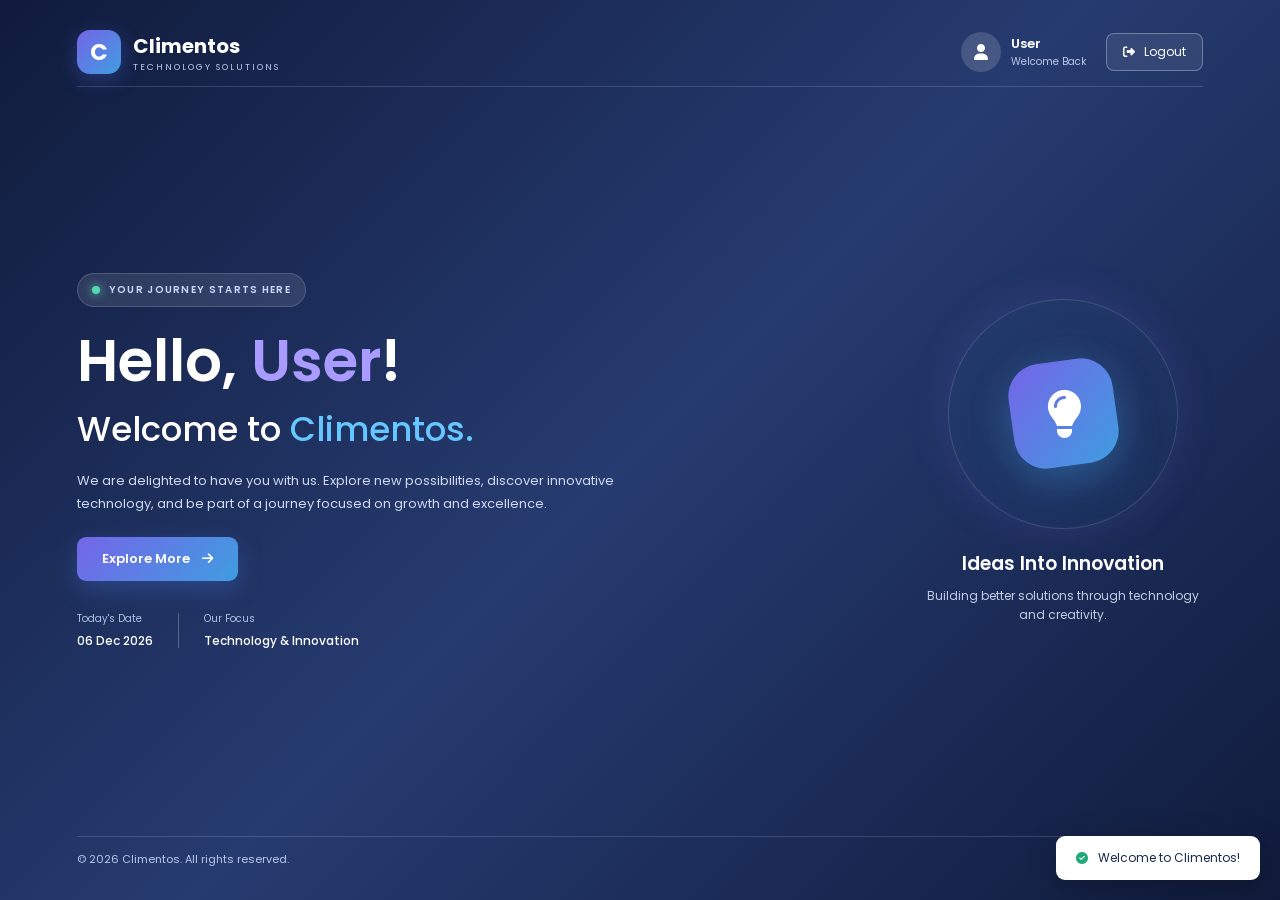
==== commit 51aafd68: "Complete Climentos login system" ====
--- a/01-frontend/welcome.html
+++ b/01-frontend/welcome.html
@@ -25,13 +25,6 @@
 </head>
 
 <body>
-
-    <!-- Animated Background -->
-    <div class="background-animation">
-        <div class="background-shape shape-one"></div>
-        <div class="background-shape shape-two"></div>
-    </div>
-
 
     <!-- Main Container -->
     <div class="welcome-container">
--- a/01-frontend/css/welcome.css
+++ b/01-frontend/css/welcome.css
@@ -1,6 +1,6 @@
-/* =====================================
-   1. GLOBAL RESET
-===================================== */
+
+   /* PAGE RESET */
+
 
 * {
     margin: 0;
@@ -9,9 +9,9 @@
 }
 
 
-/* =====================================
-   2. BODY BACKGROUND
-===================================== */
+
+    /* BODY BACKGROUND */
+
 
 body {
     font-family: "Poppins", sans-serif;
@@ -32,66 +32,9 @@
 }
 
 
-/* =====================================
-   3. ANIMATED BACKGROUND
-===================================== */
-
-.background-animation {
-    position: fixed;
-    inset: 0;
-
-    overflow: hidden;
-    pointer-events: none;
-    z-index: 0;
-}
-
-.background-shape {
-    position: absolute;
-
-    border-radius: 50%;
-    filter: blur(100px);
-
-    opacity: 0.35;
-
-    animation: backgroundMove 12s ease-in-out infinite alternate;
-}
-
-.shape-one {
-    width: 450px;
-    height: 450px;
-
-    background: #5546A8;
-
-    top: -150px;
-    left: -100px;
-}
-
-.shape-two {
-    width: 400px;
-    height: 400px;
-
-    background: #3189B8;
-
-    bottom: -150px;
-    right: -100px;
-
-    animation-delay: 3s;
-}
-
-@keyframes backgroundMove {
-    0% {
-        transform: translate(0, 0);
-    }
-
-    100% {
-        transform: translate(70px, 50px);
-    }
-}
-
-
-/* =====================================
-   4. MAIN CONTAINER
-===================================== */
+
+   /* MAIN CONTAINER */
+
 
 .welcome-container {
     position: relative;
@@ -108,9 +51,9 @@
 }
 
 
-/* =====================================
-   5. TOP HEADER
-===================================== */
+
+   /* TOP HEADER */
+
 
 .topbar {
     display: flex;
@@ -163,9 +106,9 @@
 }
 
 
-/* =====================================
-   6. PROFILE SECTION
-===================================== */
+
+    /* PROFILE SECTION */
+
 
 .topbar-right {
     display: flex;
@@ -244,9 +187,9 @@
 }
 
 
-/* =====================================
-   7. MAIN WELCOME SECTION
-===================================== */
+
+   /* MAIN WELCOME SECTION */
+
 
 .hero-section {
     flex: 1;
@@ -262,9 +205,9 @@
 }
 
 
-/* =====================================
-   8. LEFT WELCOME CONTENT
-===================================== */
+
+   /* LEFT WELCOME CONTENT */
+
 
 .hero-content {
     max-width: 650px;
@@ -361,9 +304,8 @@
 }
 
 
-/* =====================================
-   9. EXPLORE BUTTON
-===================================== */
+
+   /* EXPLORE BUTTON */
 
 .explore-button {
     display: inline-flex;
@@ -407,9 +349,9 @@
 }
 
 
-/* =====================================
-   10. DATE AND DETAILS
-===================================== */
+
+   /* DATE AND DETAILS */
+
 
 .welcome-details {
     display: flex;
@@ -443,9 +385,9 @@
 }
 
 
-/* =====================================
-   11. RIGHT VISUAL SECTION
-===================================== */
+
+   /* RIGHT VISUAL SECTION */
+
 
 .hero-visual {
     display: flex;
@@ -560,9 +502,8 @@
 }
 
 
-/* =====================================
-   12. FOOTER
-===================================== */
+   /* FOOTER */
+
 
 .footer {
     display: flex;
@@ -580,10 +521,8 @@
 }
 
 
-/* =====================================
-   13. TOAST MESSAGE
-===================================== */
-
+
+   /* TOAST MESSAGE */
 .toast {
     position: fixed;
 
@@ -627,9 +566,9 @@
 }
 
 
-/* =====================================
-   14. SHORT DESKTOP SCREENS
-===================================== */
+
+   /* SHORT DESKTOP SCREENS */
+
 
 @media (max-height: 700px) and (min-width: 651px) {
 
@@ -693,9 +632,8 @@
 }
 
 
-/* =====================================
-   15. TABLET RESPONSIVE DESIGN
-===================================== */
+
+   /* TABLET RESPONSIVE DESIGN */
 
 @media (max-width: 900px) and (min-width: 651px) {
 
@@ -739,9 +677,8 @@
 }
 
 
-/* =====================================
-   16. MOBILE RESPONSIVE DESIGN
-===================================== */
+
+   /* MOBILE RESPONSIVE DESIGN */
 
 @media (max-width: 650px) {
 
@@ -868,9 +805,9 @@
 }
 
 
-/* =====================================
-   17. REDUCED MOTION ACCESSIBILITY
-===================================== */
+
+    /* REDUCED MOTION ACCESSIBILITY */
+
 
 @media (prefers-reduced-motion: reduce) {
 
